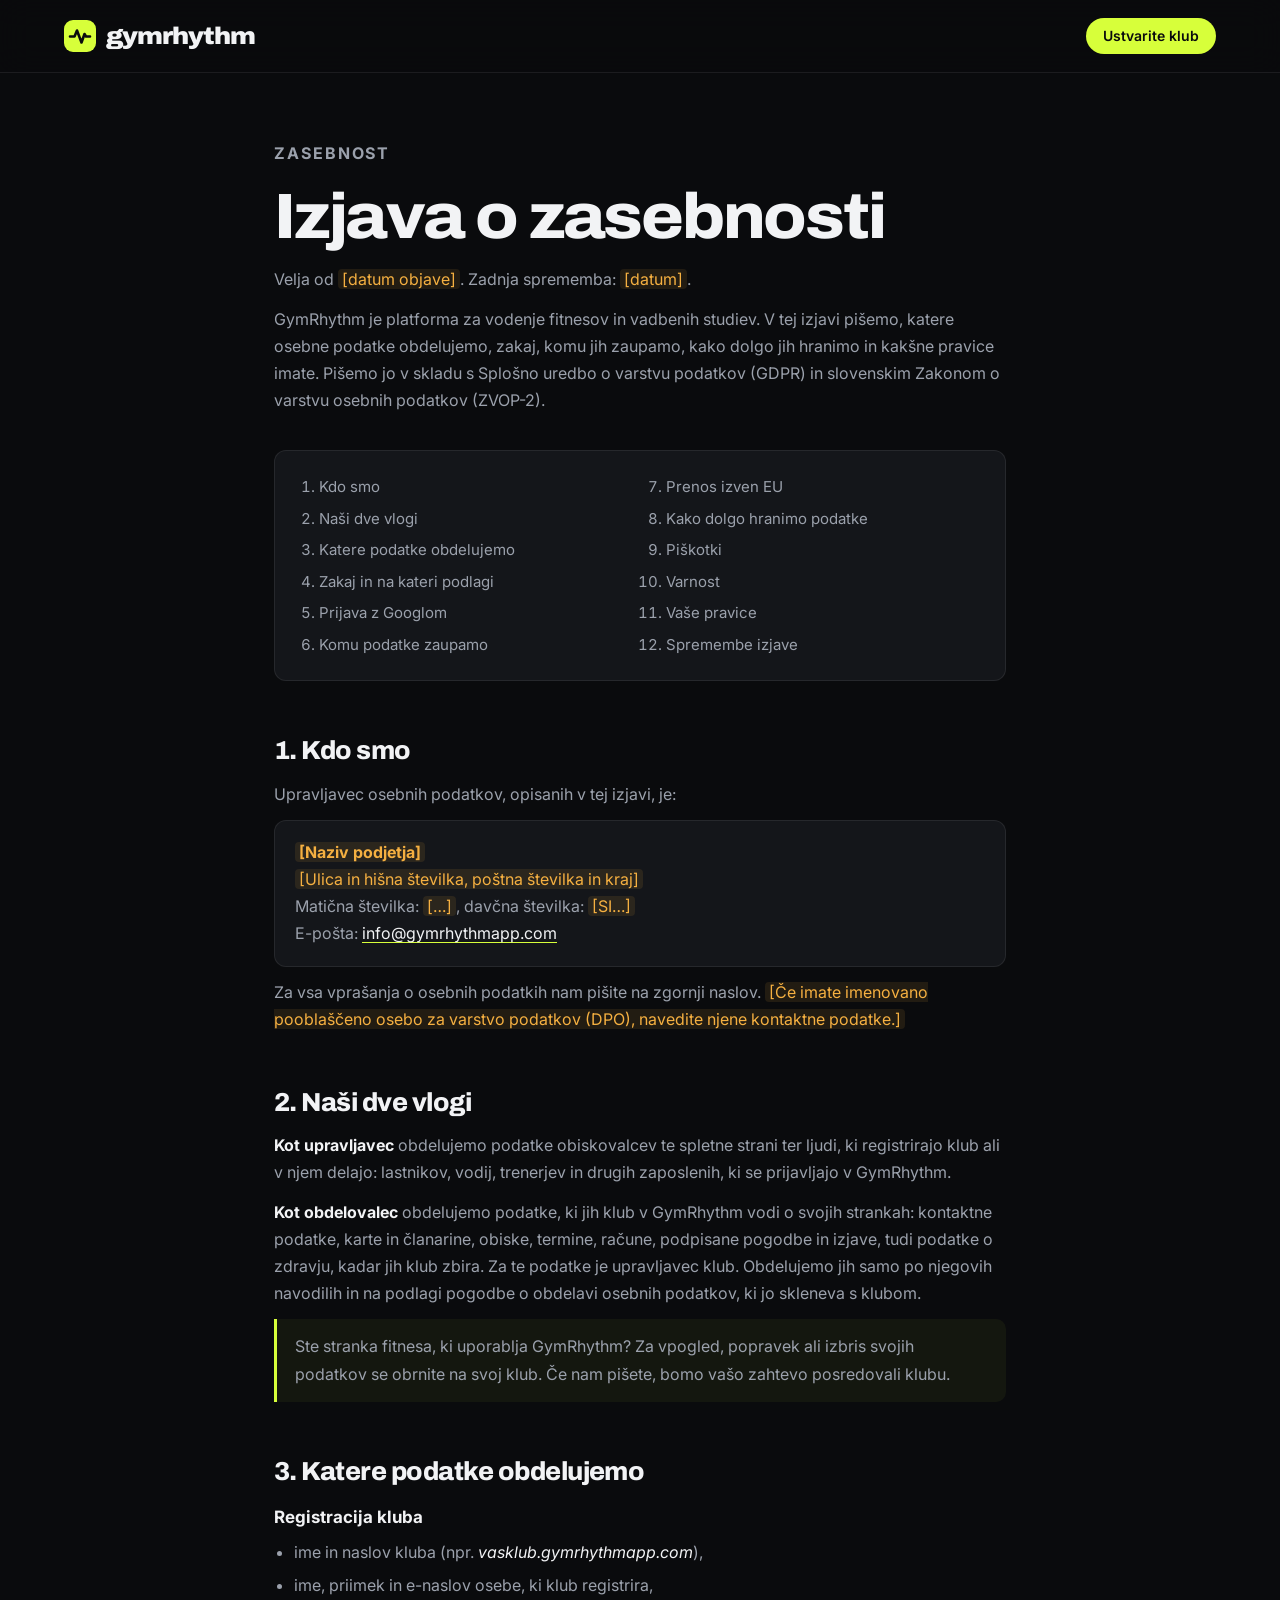
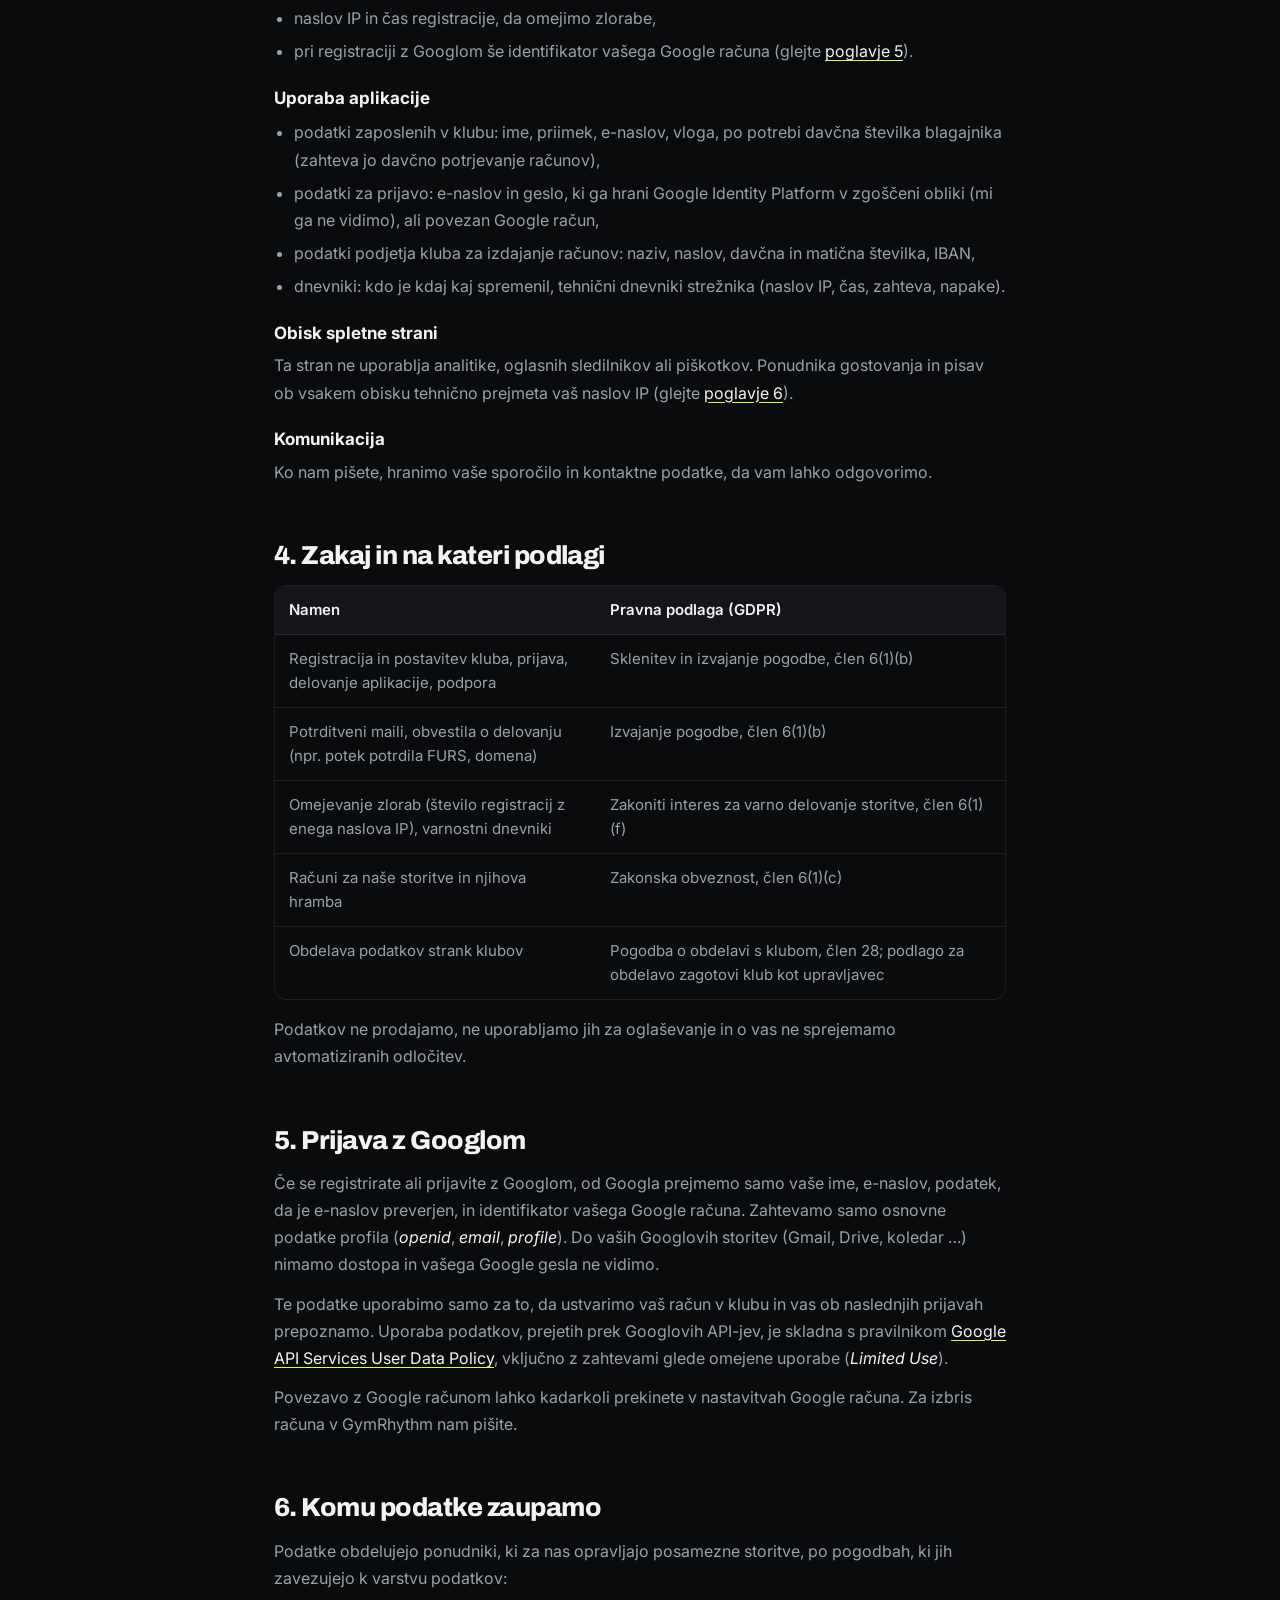
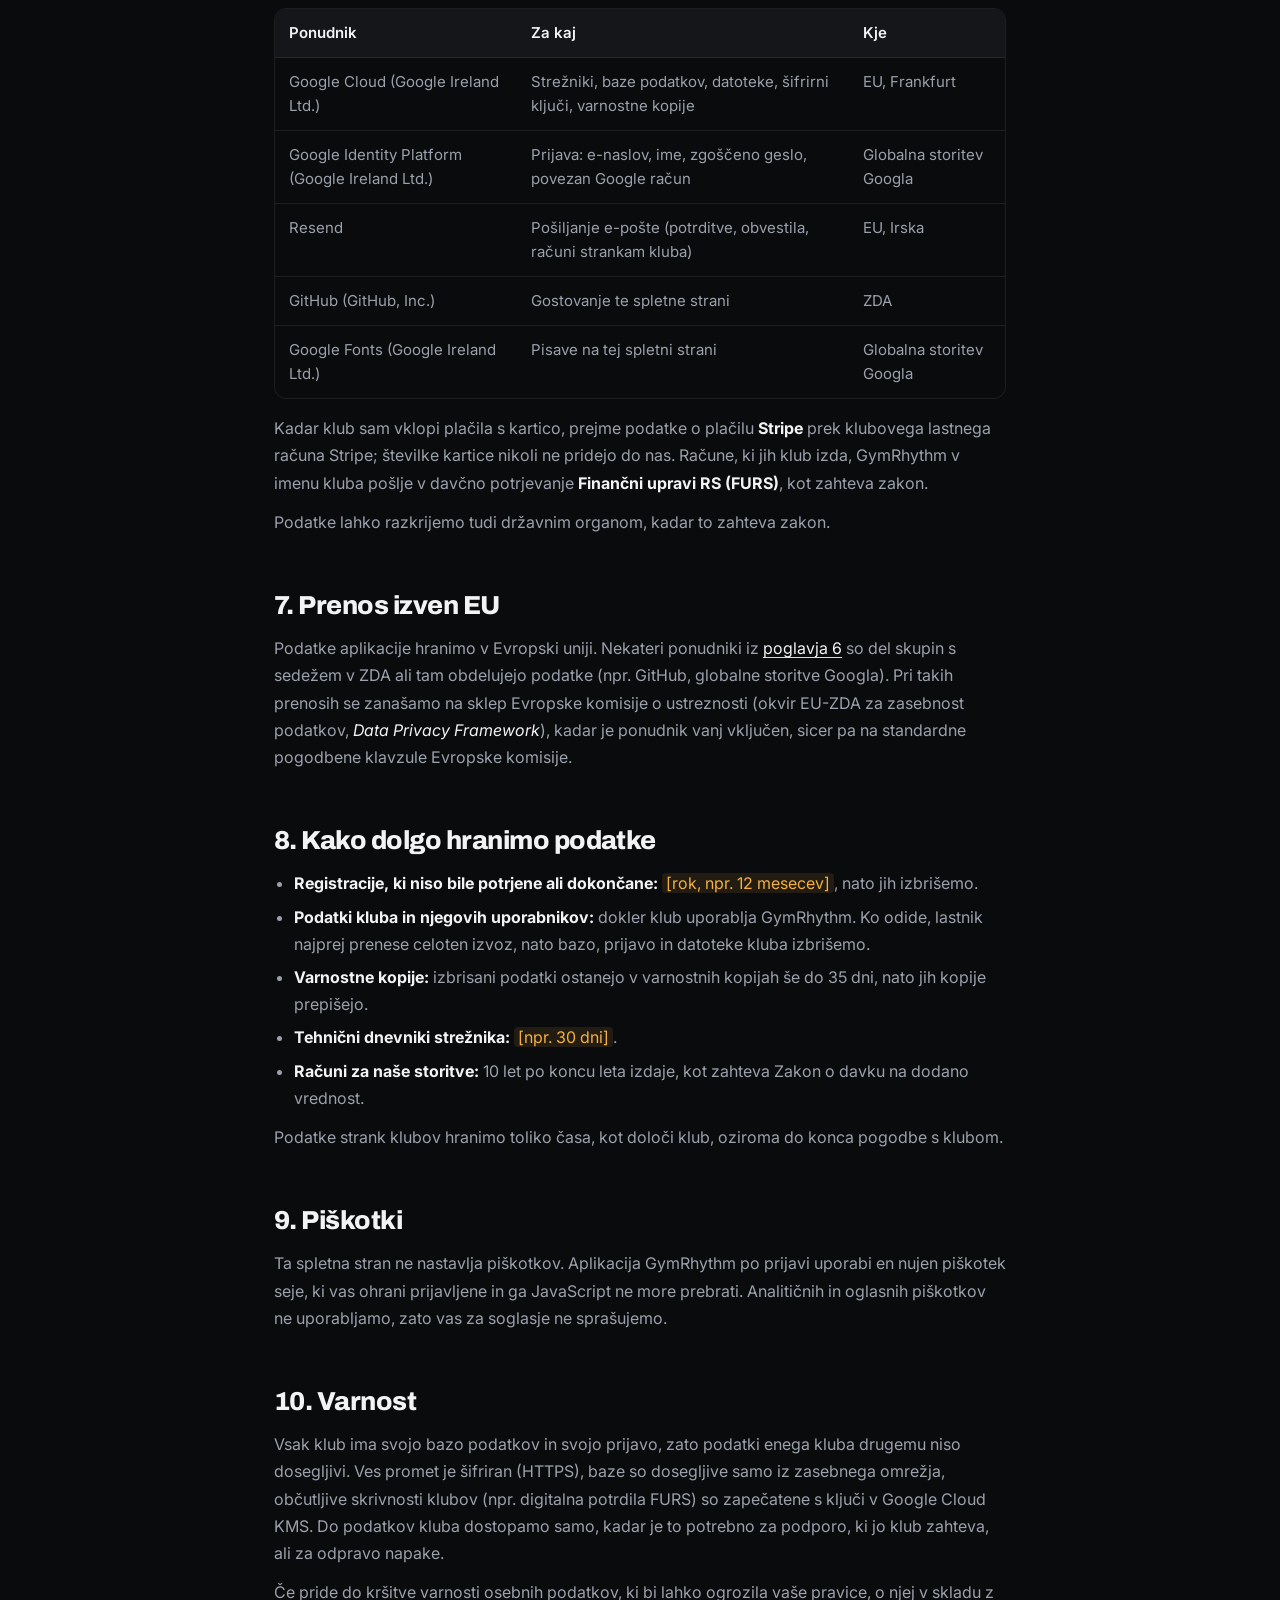
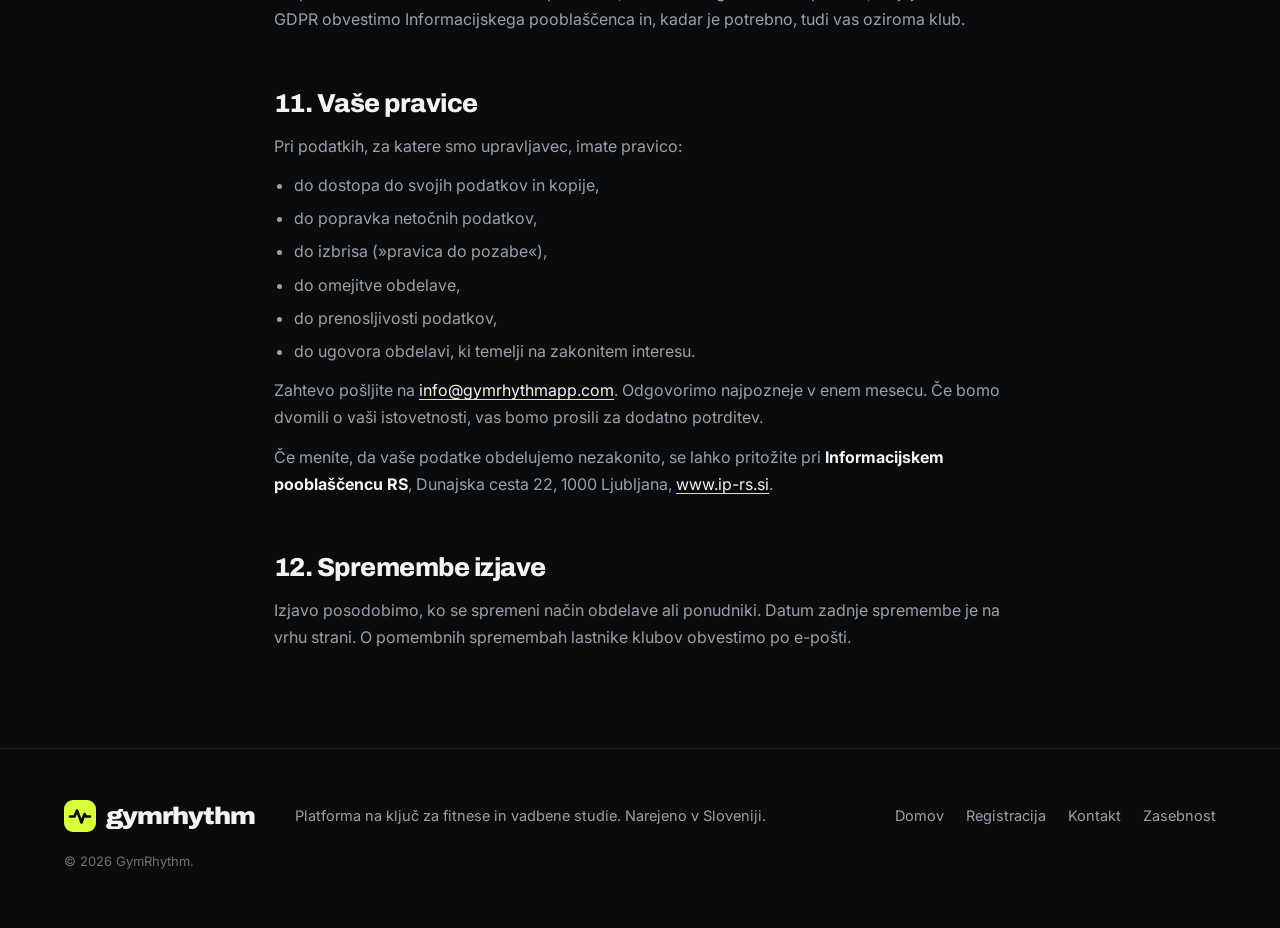
==== zasebnost.html @ 1f269fd4 "Privacy policy, and Sign-up with Google on the landing page zasebnost.html: who processes what, why," ====
<!doctype html>
<html lang="sl">
<head>
  <meta charset="utf-8">
  <meta name="viewport" content="width=device-width, initial-scale=1">
  <title>Izjava o zasebnosti — GymRhythm</title>
  <meta name="description" content="Kako GymRhythm ravna z osebnimi podatki obiskovalcev, klubov in njihovih strank.">
  <meta name="theme-color" content="#0a0b0d">
  <link rel="canonical" href="https://gymrhythmapp.com/zasebnost.html">
  <link rel="icon" href="favicon.svg" type="image/svg+xml">
  <link rel="preconnect" href="https://fonts.googleapis.com">
  <link rel="preconnect" href="https://fonts.gstatic.com" crossorigin>
  <link href="https://fonts.googleapis.com/css2?family=Archivo:wdth,wght@62..125,400..900&family=Inter:wght@400;500;600;700&family=JetBrains+Mono:wght@500&display=swap" rel="stylesheet">
  <link rel="stylesheet" href="styles.css">
</head>
<body>
  <a class="skip" href="#vsebina">Preskoči na vsebino</a>

  <header class="nav is-scrolled">
    <div class="wrap nav__inner">
      <a class="logo" href="./" aria-label="GymRhythm — domov">
        <svg class="logo__mark" viewBox="0 0 32 32" aria-hidden="true"><rect width="32" height="32" rx="9" fill="var(--volt)"/><path d="M6 16.5h4.5l2.5-6 4.5 12 3-8.5 1.5 2.5H26" fill="none" stroke="#0a0b0d" stroke-width="2.6" stroke-linecap="round" stroke-linejoin="round"/></svg>
        <span class="logo__word">gymrhythm</span>
      </a>
      <a class="btn btn--volt btn--sm legal__cta" href="./#registracija">Ustvarite klub</a>
    </div>
  </header>

  <main id="vsebina" class="legal">
    <div class="wrap legal__inner">
      <p class="kicker">Zasebnost</p>
      <h1>Izjava o zasebnosti</h1>
      <p class="legal__meta">Velja od <span class="todo">[datum objave]</span>. Zadnja sprememba: <span class="todo">[datum]</span>.</p>

      <p class="legal__lead">GymRhythm je platforma za vodenje fitnesov in vadbenih studiev. V tej izjavi pišemo, katere osebne podatke obdelujemo, zakaj, komu jih zaupamo, kako dolgo jih hranimo in kakšne pravice imate. Pišemo jo v skladu s Splošno uredbo o varstvu podatkov (GDPR) in slovenskim Zakonom o varstvu osebnih podatkov (ZVOP-2).</p>

      <nav class="legal__toc" aria-label="Vsebina">
        <ol>
          <li><a href="#kdo">Kdo smo</a></li>
          <li><a href="#vloge">Naši dve vlogi</a></li>
          <li><a href="#podatki">Katere podatke obdelujemo</a></li>
          <li><a href="#namen">Zakaj in na kateri podlagi</a></li>
          <li><a href="#google">Prijava z Googlom</a></li>
          <li><a href="#obdelovalci">Komu podatke zaupamo</a></li>
          <li><a href="#prenos">Prenos izven EU</a></li>
          <li><a href="#hramba">Kako dolgo hranimo podatke</a></li>
          <li><a href="#piskotki">Piškotki</a></li>
          <li><a href="#varnost">Varnost</a></li>
          <li><a href="#pravice">Vaše pravice</a></li>
          <li><a href="#spremembe">Spremembe izjave</a></li>
        </ol>
      </nav>

      <section id="kdo">
        <h2>1. Kdo smo</h2>
        <p>Upravljavec osebnih podatkov, opisanih v tej izjavi, je:</p>
        <address>
          <b><span class="todo">[Naziv podjetja]</span></b><br>
          <span class="todo">[Ulica in hišna številka, poštna številka in kraj]</span><br>
          Matična številka: <span class="todo">[…]</span>, davčna številka: <span class="todo">[SI…]</span><br>
          E-pošta: <a href="mailto:info@gymrhythmapp.com">info@gymrhythmapp.com</a>
        </address>
        <p>Za vsa vprašanja o osebnih podatkih nam pišite na zgornji naslov. <span class="todo">[Če imate imenovano pooblaščeno osebo za varstvo podatkov (DPO), navedite njene kontaktne podatke.]</span></p>
      </section>

      <section id="vloge">
        <h2>2. Naši dve vlogi</h2>
        <p><b>Kot upravljavec</b> obdelujemo podatke obiskovalcev te spletne strani ter ljudi, ki registrirajo klub ali v njem delajo: lastnikov, vodij, trenerjev in drugih zaposlenih, ki se prijavljajo v GymRhythm.</p>
        <p><b>Kot obdelovalec</b> obdelujemo podatke, ki jih klub v GymRhythm vodi o svojih strankah: kontaktne podatke, karte in članarine, obiske, termine, račune, podpisane pogodbe in izjave, tudi podatke o zdravju, kadar jih klub zbira. Za te podatke je upravljavec klub. Obdelujemo jih samo po njegovih navodilih in na podlagi pogodbe o obdelavi osebnih podatkov, ki jo skleneva s klubom.</p>
        <p class="legal__note">Ste stranka fitnesa, ki uporablja GymRhythm? Za vpogled, popravek ali izbris svojih podatkov se obrnite na svoj klub. Če nam pišete, bomo vašo zahtevo posredovali klubu.</p>
      </section>

      <section id="podatki">
        <h2>3. Katere podatke obdelujemo</h2>
        <h3>Registracija kluba</h3>
        <ul>
          <li>ime in naslov kluba (npr. <i>vasklub.gymrhythmapp.com</i>),</li>
          <li>ime, priimek in e-naslov osebe, ki klub registrira,</li>
          <li>naslov IP in čas registracije, da omejimo zlorabe,</li>
          <li>pri registraciji z Googlom še identifikator vašega Google računa (glejte <a href="#google">poglavje 5</a>).</li>
        </ul>
        <h3>Uporaba aplikacije</h3>
        <ul>
          <li>podatki zaposlenih v klubu: ime, priimek, e-naslov, vloga, po potrebi davčna številka blagajnika (zahteva jo davčno potrjevanje računov),</li>
          <li>podatki za prijavo: e-naslov in geslo, ki ga hrani Google Identity Platform v zgoščeni obliki (mi ga ne vidimo), ali povezan Google račun,</li>
          <li>podatki podjetja kluba za izdajanje računov: naziv, naslov, davčna in matična številka, IBAN,</li>
          <li>dnevniki: kdo je kdaj kaj spremenil, tehnični dnevniki strežnika (naslov IP, čas, zahteva, napake).</li>
        </ul>
        <h3>Obisk spletne strani</h3>
        <p>Ta stran ne uporablja analitike, oglasnih sledilnikov ali piškotkov. Ponudnika gostovanja in pisav ob vsakem obisku tehnično prejmeta vaš naslov IP (glejte <a href="#obdelovalci">poglavje 6</a>).</p>
        <h3>Komunikacija</h3>
        <p>Ko nam pišete, hranimo vaše sporočilo in kontaktne podatke, da vam lahko odgovorimo.</p>
      </section>

      <section id="namen">
        <h2>4. Zakaj in na kateri podlagi</h2>
        <div class="legal__table" role="region" aria-label="Nameni obdelave" tabindex="0">
          <table>
            <thead><tr><th>Namen</th><th>Pravna podlaga (GDPR)</th></tr></thead>
            <tbody>
              <tr><td>Registracija in postavitev kluba, prijava, delovanje aplikacije, podpora</td><td>Sklenitev in izvajanje pogodbe, člen 6(1)(b)</td></tr>
              <tr><td>Potrditveni maili, obvestila o delovanju (npr. potek potrdila FURS, domena)</td><td>Izvajanje pogodbe, člen 6(1)(b)</td></tr>
              <tr><td>Omejevanje zlorab (število registracij z enega naslova IP), varnostni dnevniki</td><td>Zakoniti interes za varno delovanje storitve, člen 6(1)(f)</td></tr>
              <tr><td>Računi za naše storitve in njihova hramba</td><td>Zakonska obveznost, člen 6(1)(c)</td></tr>
              <tr><td>Obdelava podatkov strank klubov</td><td>Pogodba o obdelavi s klubom, člen 28; podlago za obdelavo zagotovi klub kot upravljavec</td></tr>
            </tbody>
          </table>
        </div>
        <p>Podatkov ne prodajamo, ne uporabljamo jih za oglaševanje in o vas ne sprejemamo avtomatiziranih odločitev.</p>
      </section>

      <section id="google">
        <h2>5. Prijava z Googlom</h2>
        <p>Če se registrirate ali prijavite z Googlom, od Googla prejmemo samo vaše ime, e-naslov, podatek, da je e-naslov preverjen, in identifikator vašega Google računa. Zahtevamo samo osnovne podatke profila (<i>openid</i>, <i>email</i>, <i>profile</i>). Do vaših Googlovih storitev (Gmail, Drive, koledar …) nimamo dostopa in vašega Google gesla ne vidimo.</p>
        <p>Te podatke uporabimo samo za to, da ustvarimo vaš račun v klubu in vas ob naslednjih prijavah prepoznamo. Uporaba podatkov, prejetih prek Googlovih API-jev, je skladna s pravilnikom <a href="https://developers.google.com/terms/api-services-user-data-policy" rel="noopener">Google API Services User Data Policy</a>, vključno z zahtevami glede omejene uporabe (<i>Limited Use</i>).</p>
        <p>Povezavo z Google računom lahko kadarkoli prekinete v nastavitvah Google računa. Za izbris računa v GymRhythm nam pišite.</p>
      </section>

      <section id="obdelovalci">
        <h2>6. Komu podatke zaupamo</h2>
        <p>Podatke obdelujejo ponudniki, ki za nas opravljajo posamezne storitve, po pogodbah, ki jih zavezujejo k varstvu podatkov:</p>
        <div class="legal__table" role="region" aria-label="Obdelovalci" tabindex="0">
          <table>
            <thead><tr><th>Ponudnik</th><th>Za kaj</th><th>Kje</th></tr></thead>
            <tbody>
              <tr><td>Google Cloud (Google Ireland Ltd.)</td><td>Strežniki, baze podatkov, datoteke, šifrirni ključi, varnostne kopije</td><td>EU, Frankfurt</td></tr>
              <tr><td>Google Identity Platform (Google Ireland Ltd.)</td><td>Prijava: e-naslov, ime, zgoščeno geslo, povezan Google račun</td><td>Globalna storitev Googla</td></tr>
              <tr><td>Resend</td><td>Pošiljanje e-pošte (potrditve, obvestila, računi strankam kluba)</td><td>EU, Irska</td></tr>
              <tr><td>GitHub (GitHub, Inc.)</td><td>Gostovanje te spletne strani</td><td>ZDA</td></tr>
              <tr><td>Google Fonts (Google Ireland Ltd.)</td><td>Pisave na tej spletni strani</td><td>Globalna storitev Googla</td></tr>
            </tbody>
          </table>
        </div>
        <p>Kadar klub sam vklopi plačila s kartico, prejme podatke o plačilu <b>Stripe</b> prek klubovega lastnega računa Stripe; številke kartice nikoli ne pridejo do nas. Račune, ki jih klub izda, GymRhythm v imenu kluba pošlje v davčno potrjevanje <b>Finančni upravi RS (FURS)</b>, kot zahteva zakon.</p>
        <p>Podatke lahko razkrijemo tudi državnim organom, kadar to zahteva zakon.</p>
      </section>

      <section id="prenos">
        <h2>7. Prenos izven EU</h2>
        <p>Podatke aplikacije hranimo v Evropski uniji. Nekateri ponudniki iz <a href="#obdelovalci">poglavja 6</a> so del skupin s sedežem v ZDA ali tam obdelujejo podatke (npr. GitHub, globalne storitve Googla). Pri takih prenosih se zanašamo na sklep Evropske komisije o ustreznosti (okvir EU-ZDA za zasebnost podatkov, <i>Data Privacy Framework</i>), kadar je ponudnik vanj vključen, sicer pa na standardne pogodbene klavzule Evropske komisije.</p>
      </section>

      <section id="hramba">
        <h2>8. Kako dolgo hranimo podatke</h2>
        <ul>
          <li><b>Registracije, ki niso bile potrjene ali dokončane:</b> <span class="todo">[rok, npr. 12 mesecev]</span>, nato jih izbrišemo.</li>
          <li><b>Podatki kluba in njegovih uporabnikov:</b> dokler klub uporablja GymRhythm. Ko odide, lastnik najprej prenese celoten izvoz, nato bazo, prijavo in datoteke kluba izbrišemo.</li>
          <li><b>Varnostne kopije:</b> izbrisani podatki ostanejo v varnostnih kopijah še do 35 dni, nato jih kopije prepišejo.</li>
          <li><b>Tehnični dnevniki strežnika:</b> <span class="todo">[npr. 30 dni]</span>.</li>
          <li><b>Računi za naše storitve:</b> 10 let po koncu leta izdaje, kot zahteva Zakon o davku na dodano vrednost.</li>
        </ul>
        <p>Podatke strank klubov hranimo toliko časa, kot določi klub, oziroma do konca pogodbe s klubom.</p>
      </section>

      <section id="piskotki">
        <h2>9. Piškotki</h2>
        <p>Ta spletna stran ne nastavlja piškotkov. Aplikacija GymRhythm po prijavi uporabi en nujen piškotek seje, ki vas ohrani prijavljene in ga JavaScript ne more prebrati. Analitičnih in oglasnih piškotkov ne uporabljamo, zato vas za soglasje ne sprašujemo.</p>
      </section>

      <section id="varnost">
        <h2>10. Varnost</h2>
        <p>Vsak klub ima svojo bazo podatkov in svojo prijavo, zato podatki enega kluba drugemu niso dosegljivi. Ves promet je šifriran (HTTPS), baze so dosegljive samo iz zasebnega omrežja, občutljive skrivnosti klubov (npr. digitalna potrdila FURS) so zapečatene s ključi v Google Cloud KMS. Do podatkov kluba dostopamo samo, kadar je to potrebno za podporo, ki jo klub zahteva, ali za odpravo napake.</p>
        <p>Če pride do kršitve varnosti osebnih podatkov, ki bi lahko ogrozila vaše pravice, o njej v skladu z GDPR obvestimo Informacijskega pooblaščenca in, kadar je potrebno, tudi vas oziroma klub.</p>
      </section>

      <section id="pravice">
        <h2>11. Vaše pravice</h2>
        <p>Pri podatkih, za katere smo upravljavec, imate pravico:</p>
        <ul>
          <li>do dostopa do svojih podatkov in kopije,</li>
          <li>do popravka netočnih podatkov,</li>
          <li>do izbrisa (»pravica do pozabe«),</li>
          <li>do omejitve obdelave,</li>
          <li>do prenosljivosti podatkov,</li>
          <li>do ugovora obdelavi, ki temelji na zakonitem interesu.</li>
        </ul>
        <p>Zahtevo pošljite na <a href="mailto:info@gymrhythmapp.com">info@gymrhythmapp.com</a>. Odgovorimo najpozneje v enem mesecu. Če bomo dvomili o vaši istovetnosti, vas bomo prosili za dodatno potrditev.</p>
        <p>Če menite, da vaše podatke obdelujemo nezakonito, se lahko pritožite pri <b>Informacijskem pooblaščencu RS</b>, Dunajska cesta 22, 1000 Ljubljana, <a href="https://www.ip-rs.si" rel="noopener">www.ip-rs.si</a>.</p>
      </section>

      <section id="spremembe">
        <h2>12. Spremembe izjave</h2>
        <p>Izjavo posodobimo, ko se spremeni način obdelave ali ponudniki. Datum zadnje spremembe je na vrhu strani. O pomembnih spremembah lastnike klubov obvestimo po e-pošti.</p>
      </section>
    </div>
  </main>

  <footer class="footer">
    <div class="wrap footer__inner">
      <a class="logo" href="./" aria-label="GymRhythm — domov">
        <svg class="logo__mark" viewBox="0 0 32 32" aria-hidden="true"><rect width="32" height="32" rx="9" fill="var(--volt)"/><path d="M6 16.5h4.5l2.5-6 4.5 12 3-8.5 1.5 2.5H26" fill="none" stroke="#0a0b0d" stroke-width="2.6" stroke-linecap="round" stroke-linejoin="round"/></svg>
        <span class="logo__word">gymrhythm</span>
      </a>
      <p>Platforma na ključ za fitnese in vadbene studie. Narejeno v Sloveniji.</p>
      <nav aria-label="Noga">
        <a href="./">Domov</a>
        <a href="./#registracija">Registracija</a>
        <a href="./#kontakt">Kontakt</a>
        <a href="zasebnost.html" aria-current="page">Zasebnost</a>
      </nav>
      <small>© 2026 GymRhythm.</small>
    </div>
  </footer>
</body>
</html>
---- styles.css ----
/* GymRhythm landing — tokens
   --volt is GymRhythm's own brand; --club is the demo Club's accent,
   changed live by the white-label tuner. */
:root {
  color-scheme: dark;
  --bg: #0a0b0d;
  --bg-2: #0f1114;
  --surface: #14161a;
  --surface-2: #1b1e23;
  --line: rgba(255, 255, 255, 0.08);
  --line-2: rgba(255, 255, 255, 0.14);
  --text: #f2f3f5;
  --muted: #9ba1ac;
  --dim: #6b717c;
  --volt: #d7ff3a;
  --volt-ink: #0a0b0d;
  --ok: #4fd18b;
  --warn: #f5b041;
  --club: #2563eb;
  --club-fg: #ffffff;
  --radius: 18px;
  --radius-sm: 12px;
  --wrap: 1200px;
  --display: "Archivo", "Inter", system-ui, sans-serif;
  --body: "Inter", system-ui, -apple-system, "Segoe UI", sans-serif;
  --mono: "JetBrains Mono", ui-monospace, SFMono-Regular, Menlo, monospace;
  --ease: cubic-bezier(0.2, 0.7, 0.2, 1);
}

*, *::before, *::after { box-sizing: border-box; }
html { scroll-behavior: smooth; -webkit-text-size-adjust: 100%; }
body {
  margin: 0;
  background: var(--bg);
  color: var(--text);
  font: 400 16px/1.6 var(--body);
  -webkit-font-smoothing: antialiased;
  text-rendering: optimizeLegibility;
  overflow-x: hidden;
}
img, svg { display: block; max-width: 100%; }
a { color: inherit; text-decoration: none; }
h1, h2, h3, h4 { margin: 0; font-family: var(--display); font-weight: 800; letter-spacing: -0.02em; line-height: 1.05; }
p { margin: 0; }
ul, ol { margin: 0; padding: 0; list-style: none; }
button { font: inherit; color: inherit; }
::selection { background: var(--volt); color: var(--volt-ink); }
:focus-visible { outline: 2px solid var(--volt); outline-offset: 3px; border-radius: 6px; }

.wrap { width: 100%; max-width: var(--wrap); margin: 0 auto; padding: 0 24px; }
@media (max-width: 640px) { .wrap { padding: 0 16px; } }

.skip { position: absolute; left: -9999px; top: 8px; z-index: 100; background: var(--volt); color: var(--volt-ink); padding: 10px 14px; border-radius: 10px; font-weight: 600; }
.skip:focus { left: 8px; }

/* ---------- buttons ---------- */
.btn {
  display: inline-flex; align-items: center; justify-content: center; gap: 10px;
  padding: 12px 20px; border-radius: 999px; border: 1px solid transparent;
  font-weight: 600; font-size: 15px; line-height: 1; white-space: nowrap; cursor: pointer;
  transition: transform .2s var(--ease), background .2s, box-shadow .2s, border-color .2s, color .2s;
}
.btn:hover { transform: translateY(-1px); }
.btn:active { transform: translateY(0); }
.btn--sm { padding: 10px 16px; font-size: 14px; }
.btn--lg { padding: 17px 28px; font-size: 16px; }
.btn--block { width: 100%; }
.btn--volt { background: var(--volt); color: var(--volt-ink); box-shadow: 0 0 0 0 rgba(215,255,58,0); }
.btn--volt:hover { box-shadow: 0 10px 40px -8px rgba(215,255,58,.55); }
.btn--ghost { border-color: var(--line-2); background: rgba(255,255,255,.03); }
.btn--ghost:hover { border-color: rgba(255,255,255,.3); background: rgba(255,255,255,.06); }
.btn--dark { background: var(--volt-ink); color: var(--volt); }
.btn--dark:hover { box-shadow: 0 14px 40px -10px rgba(0,0,0,.6); }
.btn--outline-dark { border-color: rgba(10,11,13,.35); color: var(--volt-ink); }
.btn--outline-dark:hover { border-color: var(--volt-ink); background: rgba(10,11,13,.06); }
.btn:disabled { opacity: .35; cursor: not-allowed; transform: none; box-shadow: none; }

/* ---------- nav ---------- */
.nav {
  position: fixed; inset: 0 0 auto 0; z-index: 50;
  transition: background .3s, border-color .3s, backdrop-filter .3s;
  border-bottom: 1px solid transparent;
}
.nav.is-scrolled { background: rgba(10,11,13,.72); backdrop-filter: blur(16px) saturate(140%); -webkit-backdrop-filter: blur(16px) saturate(140%); border-color: var(--line); }
.nav__inner { display: flex; align-items: center; gap: 28px; height: 72px; }
.logo { display: inline-flex; align-items: center; gap: 10px; }
.logo__mark { width: 32px; height: 32px; }
.logo__word { font-family: var(--display); font-weight: 900; font-size: 24px; letter-spacing: -0.04em; font-stretch: 110%; }
.nav__links { display: flex; gap: 26px; margin-left: auto; font-size: 14.5px; color: var(--muted); }
.nav__links a { transition: color .2s; }
.nav__links a:hover { color: var(--text); }
.nav__burger { display: none; margin-left: auto; width: 44px; height: 44px; border: 1px solid var(--line-2); border-radius: 12px; background: transparent; cursor: pointer; position: relative; }
.nav__burger span { position: absolute; left: 12px; right: 12px; height: 2px; background: var(--text); border-radius: 2px; transition: transform .25s var(--ease), top .25s var(--ease); }
.nav__burger span:first-child { top: 16px; }
.nav__burger span:last-child { top: 25px; }
.nav__burger[aria-expanded="true"] span:first-child { top: 21px; transform: rotate(45deg); }
.nav__burger[aria-expanded="true"] span:last-child { top: 21px; transform: rotate(-45deg); }
.mobile-menu { display: grid; gap: 4px; padding: 8px 16px 20px; background: rgba(10,11,13,.96); border-bottom: 1px solid var(--line); }
.mobile-menu[hidden] { display: none; }
.mobile-menu a:not(.btn) { padding: 14px 4px; border-bottom: 1px solid var(--line); font-weight: 500; }
.mobile-menu .btn { margin-top: 14px; }
@media (max-width: 1100px) {
  .nav__links, .nav__cta { display: none; }
  .nav__burger { display: block; }
  .nav { background: rgba(10,11,13,.82); backdrop-filter: blur(14px); -webkit-backdrop-filter: blur(14px); }
}

/* ---------- hero ---------- */
.hero { position: relative; padding: 148px 0 40px; overflow: hidden; isolation: isolate; }
.hero__glow {
  position: absolute; z-index: -1; inset: -20% -10% auto; height: 900px;
  background:
    radial-gradient(40% 50% at 50% 0%, rgba(215,255,58,.16), transparent 70%),
    radial-gradient(30% 40% at 85% 30%, color-mix(in oklab, var(--club) 30%, transparent), transparent 70%),
    radial-gradient(30% 40% at 10% 40%, rgba(80,120,255,.12), transparent 70%);
  transition: background .6s;
}
.hero__grid {
  position: absolute; z-index: -1; inset: 0;
  background-image: linear-gradient(var(--line) 1px, transparent 1px), linear-gradient(90deg, var(--line) 1px, transparent 1px);
  background-size: 64px 64px;
  mask-image: radial-gradient(70% 55% at 50% 20%, #000 20%, transparent 75%);
  -webkit-mask-image: radial-gradient(70% 55% at 50% 20%, #000 20%, transparent 75%);
  opacity: .6;
}
.hero__inner { text-align: center; }
.eyebrow {
  display: inline-flex; align-items: center; gap: 10px;
  padding: 7px 14px 7px 12px; border: 1px solid var(--line-2); border-radius: 999px;
  background: rgba(255,255,255,.03); color: var(--muted); font-size: 13.5px; font-weight: 500;
}
.pulse { width: 8px; height: 8px; border-radius: 50%; background: var(--volt); box-shadow: 0 0 0 0 rgba(215,255,58,.6); animation: pulse 2.2s infinite; }
@keyframes pulse { 0% { box-shadow: 0 0 0 0 rgba(215,255,58,.55); } 70% { box-shadow: 0 0 0 10px rgba(215,255,58,0); } 100% { box-shadow: 0 0 0 0 rgba(215,255,58,0); } }
.hero__title {
  margin: 26px auto 0; max-width: 15ch;
  font-size: clamp(44px, 8.4vw, 112px); font-weight: 900; font-stretch: 112%; letter-spacing: -0.045em; line-height: .94;
}
.hl { color: var(--volt); position: relative; white-space: nowrap; }
.hero__keep { white-space: nowrap; }
.hero__lead { margin: 28px auto 0; max-width: 680px; color: var(--muted); font-size: clamp(17px, 2vw, 20px); line-height: 1.55; }
.hero__ctas { display: flex; flex-wrap: wrap; justify-content: center; gap: 12px; margin-top: 36px; }
.hero__ticks { display: flex; flex-wrap: wrap; justify-content: center; gap: 10px 26px; margin-top: 26px; color: var(--muted); font-size: 14px; }
.hero__ticks li { display: inline-flex; align-items: center; gap: 8px; }
.hero__ticks li::before { content: ""; width: 16px; height: 16px; border-radius: 50%; background: rgba(215,255,58,.14) url("data:image/svg+xml,%3Csvg xmlns='http://www.w3.org/2000/svg' viewBox='0 0 16 16'%3E%3Cpath d='M4.5 8.2l2.3 2.3 4.7-5' fill='none' stroke='%23d7ff3a' stroke-width='1.8' stroke-linecap='round' stroke-linejoin='round'/%3E%3C/svg%3E") center/16px no-repeat; }
@media (max-width: 640px) {
  .hero { padding-top: 112px; }
  .hero__ctas .btn { width: 100%; }
}

/* ---------- product stage ---------- */
.stage { position: relative; margin: 72px auto 0; max-width: 1080px; text-align: left; perspective: 2000px; }
.app {
  position: relative; border-radius: 16px; overflow: hidden;
  background: #0f1013; border: 1px solid var(--line-2);
  box-shadow: 0 60px 120px -40px rgba(0,0,0,.9), 0 0 0 1px rgba(255,255,255,.02), 0 -1px 0 rgba(255,255,255,.08) inset;
  transform: rotateX(8deg) scale(.98); transform-origin: 50% 0;
  transition: transform 1.2s var(--ease);
}
.stage.is-in .app { transform: rotateX(0) scale(1); }
.app__bar { display: flex; align-items: center; gap: 16px; padding: 12px 16px; border-bottom: 1px solid var(--line); background: #121418; }
.dots { display: flex; gap: 7px; }
.dots i { width: 11px; height: 11px; border-radius: 50%; background: #2a2d33; }
.app__url { display: inline-flex; align-items: center; gap: 7px; margin: 0 auto; padding: 5px 14px; border-radius: 8px; background: #1b1e23; color: var(--muted); font-size: 12.5px; min-width: 0; }
.app__url svg { width: 12px; height: 12px; color: var(--ok); flex: none; }
.app__body { display: grid; grid-template-columns: 210px 1fr; min-height: 470px; }
.app__side { border-right: 1px solid var(--line); padding: 18px 12px; background: #0d0e11; }
.app__club { display: flex; align-items: center; gap: 10px; padding: 4px 8px 18px; font-size: 14.5px; }
.app__clublogo {
  display: inline-grid; place-items: center; flex: none; width: 30px; height: 30px; border-radius: 9px;
  background: var(--club); color: var(--club-fg); font: 800 14px/1 var(--display); transition: background .4s, color .4s;
}
.app__side ul { display: grid; gap: 2px; }
.app__side li { display: flex; align-items: center; gap: 10px; padding: 8px 10px; border-radius: 9px; color: var(--muted); font-size: 13.5px; }
.app__side li.on { background: color-mix(in oklab, var(--club) 18%, transparent); color: var(--text); transition: background .4s; }
.app__side li.on .ic { background: var(--club); transition: background .4s; }
.app__main { padding: 22px 24px 24px; min-width: 0; }
.app__head { display: flex; align-items: flex-end; justify-content: space-between; gap: 12px; margin-bottom: 18px; }
.app__head small { color: var(--dim); font-size: 12.5px; }
.app__head h3 { font-size: 22px; letter-spacing: -0.02em; margin-top: 2px; }
.kpis { display: grid; grid-template-columns: repeat(4, 1fr); gap: 12px; }
.kpi { padding: 14px; border-radius: 12px; background: var(--surface); border: 1px solid var(--line); display: grid; gap: 4px; min-width: 0; }
.kpi small { color: var(--muted); font-size: 12px; white-space: nowrap; overflow: hidden; text-overflow: ellipsis; }
.kpi b { font: 800 24px/1.1 var(--display); letter-spacing: -0.02em; }
.kpi em { font-style: normal; font-size: 11.5px; color: var(--dim); }
.kpi em.up { color: var(--ok); }
.kpi em.warn { color: var(--warn); }
.app__cols { display: grid; grid-template-columns: 1.15fr 1fr; gap: 12px; margin-top: 12px; }
.panel { padding: 14px; border-radius: 12px; background: var(--surface); border: 1px solid var(--line); min-width: 0; }
.panel__h { display: flex; justify-content: space-between; align-items: baseline; gap: 8px; margin-bottom: 12px; font-size: 13px; }
.panel__h small { color: var(--dim); font-size: 12px; }
.bars { display: flex; align-items: flex-end; gap: 6px; height: 150px; }
.bars i { flex: 1; height: var(--h); border-radius: 5px 5px 2px 2px; background: color-mix(in oklab, var(--club) 35%, #23262c); transform-origin: bottom; transform: scaleY(0); transition: transform .9s var(--ease), background .4s; }
.bars i.now { background: var(--club); }
.stage.is-in .bars i { transform: scaleY(1); }
.bars i:nth-child(1){transition-delay:.30s}.bars i:nth-child(2){transition-delay:.34s}.bars i:nth-child(3){transition-delay:.38s}.bars i:nth-child(4){transition-delay:.42s}.bars i:nth-child(5){transition-delay:.46s}.bars i:nth-child(6){transition-delay:.50s}.bars i:nth-child(7){transition-delay:.54s}.bars i:nth-child(8){transition-delay:.58s}.bars i:nth-child(9){transition-delay:.62s}.bars i:nth-child(10){transition-delay:.66s}.bars i:nth-child(11){transition-delay:.70s}.bars i:nth-child(12){transition-delay:.74s}.bars i:nth-child(13){transition-delay:.78s}.bars i:nth-child(14){transition-delay:.82s}
.slots { display: grid; gap: 8px; }
.slots li { display: grid; grid-template-columns: 44px 1fr auto; align-items: center; gap: 10px; padding: 8px 10px; border-radius: 9px; background: var(--surface-2); font-size: 12.5px; }
.slots time { font-family: var(--mono); font-size: 11.5px; color: var(--muted); }
.slots span { color: var(--muted); white-space: nowrap; overflow: hidden; text-overflow: ellipsis; }
.slots b { color: var(--text); font-weight: 600; }
.chip { display: inline-flex; align-items: center; padding: 4px 9px; border-radius: 999px; background: rgba(255,255,255,.07); color: var(--text); font: 600 11.5px/1 var(--body); font-style: normal; white-space: nowrap; }
.chip--club { background: var(--club); color: var(--club-fg); transition: background .4s, color .4s; }
.chip--ok { background: rgba(79,209,139,.16); color: var(--ok); }

/* toasts */
.toast {
  position: absolute; display: flex; align-items: center; gap: 12px; padding: 12px 16px 12px 12px;
  border-radius: 14px; background: rgba(22,24,28,.86); border: 1px solid var(--line-2);
  backdrop-filter: blur(14px); -webkit-backdrop-filter: blur(14px);
  box-shadow: 0 24px 50px -16px rgba(0,0,0,.8); font-size: 13px; line-height: 1.3;
  opacity: 0; transform: translateY(16px) scale(.97); transition: opacity .7s var(--ease), transform .7s var(--ease);
}
.toast small { display: block; color: var(--muted); font-size: 12px; margin-top: 2px; }
.toast__ic { display: grid; place-items: center; width: 32px; height: 32px; border-radius: 10px; font-weight: 800; flex: none; }
.toast__ic.ok { background: rgba(79,209,139,.16); color: var(--ok); }
.toast__ic.club { background: var(--club); color: var(--club-fg); transition: background .4s, color .4s; }
.toast__ic.snow { background: rgba(110,170,255,.16); color: #8fbaff; }
.toast--a { right: -32px; top: -26px; }
.toast--b { left: -44px; top: 56%; }
.toast--c { right: 6%; bottom: -26px; }
.stage.is-in .toast { opacity: 1; transform: none; animation: float 7s ease-in-out infinite; }
.stage.is-in .toast--a { transition-delay: .9s; animation-delay: 1.6s; }
.stage.is-in .toast--b { transition-delay: 1.3s; animation-delay: 2.4s; }
.stage.is-in .toast--c { transition-delay: 1.7s; animation-delay: 3.2s; }
@keyframes float { 0%,100% { transform: translateY(0); } 50% { transform: translateY(-8px); } }

@media (max-width: 1140px) { .toast--a { right: 8px; } .toast--b { left: -8px; } }
@media (max-width: 900px) {
  .app__body { grid-template-columns: 1fr; }
  .app__side { display: none; }
  .kpis { grid-template-columns: repeat(2, 1fr); }
  .app__cols { grid-template-columns: 1fr; }
  .toast--b { display: none; }
}
@media (max-width: 640px) {
  .stage { margin-top: 48px; }
  .app__main { padding: 16px; }
  .app__head .chip { display: none; }
  .toast--a { position: relative; inset: auto; margin: -20px 12px 0 auto; width: max-content; max-width: calc(100% - 24px); }
  .toast--c { display: none; }
  .bars { height: 110px; }
}

/* ---------- strip ---------- */
.strip { padding: 56px 0 24px; }
.strip__inner { display: flex; flex-direction: column; align-items: center; gap: 22px; }
.strip__label { color: var(--dim); font-size: 13px; letter-spacing: .08em; text-transform: uppercase; font-weight: 600; text-align: center; }
.strip__list { display: flex; flex-wrap: wrap; justify-content: center; gap: 12px 40px; font: 800 22px/1 var(--display); font-stretch: 105%; letter-spacing: -0.02em; color: #5d636e; }
.strip__list li { transition: color .3s; }
.strip__list li:hover { color: var(--text); }
@media (max-width: 640px) { .strip__list { gap: 10px 24px; font-size: 18px; } }

/* ---------- sections ---------- */
.section { padding: 120px 0; position: relative; }
@media (max-width: 760px) { .section { padding: 80px 0; } }
.section__head { max-width: 760px; margin-bottom: 56px; }
.kicker { display: inline-block; margin-bottom: 16px; color: var(--volt); font-size: 13px; font-weight: 700; letter-spacing: .12em; text-transform: uppercase; }
.section h2 { font-size: clamp(34px, 5vw, 60px); font-stretch: 108%; letter-spacing: -0.035em; line-height: 1; }
.section__lead { margin-top: 20px; color: var(--muted); font-size: 18px; line-height: 1.6; max-width: 640px; }

/* ---------- problem (vs) ---------- */
.vs { display: grid; grid-template-columns: 1fr auto 1fr; gap: 24px; align-items: stretch; }
.vs__col { padding: 32px; border-radius: var(--radius); border: 1px solid var(--line); }
.vs__col h3 { font-size: 15px; letter-spacing: .1em; text-transform: uppercase; font-family: var(--body); font-weight: 700; margin-bottom: 20px; }
.vs__col ul { display: grid; gap: 14px; }
.vs__col li { display: flex; gap: 12px; font-size: 16px; }
.vs__col--before { background: var(--bg-2); color: var(--muted); }
.vs__col--before h3 { color: var(--dim); }
.vs__col--before li::before { content: "×"; color: #e2675a; font-weight: 700; width: 16px; flex: none; }
.vs__col--before li { text-decoration: line-through; text-decoration-color: rgba(226,103,90,.45); }
.vs__col--after { background: linear-gradient(160deg, rgba(215,255,58,.09), rgba(215,255,58,.02) 60%), var(--surface); border-color: rgba(215,255,58,.25); }
.vs__col--after h3 { color: var(--volt); }
.vs__col--after li::before { content: "✓"; color: var(--volt); font-weight: 700; width: 16px; flex: none; }
.vs__arrow { display: grid; place-items: center; font-size: 28px; color: var(--volt); }
@media (max-width: 860px) { .vs { grid-template-columns: 1fr; } .vs__arrow { transform: rotate(90deg); } .vs__col { padding: 24px; } }

/* ---------- feature grid ---------- */
.grid { display: grid; grid-template-columns: repeat(3, 1fr); gap: 16px; }
.card {
  position: relative; padding: 28px; border-radius: var(--radius);
  background: linear-gradient(180deg, rgba(255,255,255,.035), rgba(255,255,255,.01)); border: 1px solid var(--line);
  transition: border-color .3s, transform .3s var(--ease), background .3s;
  overflow: hidden;
}
.card::after {
  content: ""; position: absolute; inset: 0; pointer-events: none; opacity: 0; transition: opacity .3s;
  background: radial-gradient(400px circle at var(--mx, 50%) var(--my, 0%), rgba(215,255,58,.08), transparent 45%);
}
.card:hover { border-color: rgba(255,255,255,.18); transform: translateY(-3px); }
.card:hover::after { opacity: 1; }
.card--wide { grid-column: span 2; }
.card--hot { background: linear-gradient(140deg, rgba(215,255,58,.11), rgba(215,255,58,.015) 55%), var(--surface); border-color: rgba(215,255,58,.22); }
.card__ic { display: grid; place-items: center; width: 44px; height: 44px; border-radius: 12px; background: rgba(215,255,58,.1); margin-bottom: 20px; }
.card__ic .ic { width: 22px; height: 22px; background: var(--volt); }
.card h3 { font-size: 21px; font-stretch: 104%; letter-spacing: -0.02em; margin-bottom: 10px; }
.card p { color: var(--muted); font-size: 15.5px; }
.tags { display: flex; flex-wrap: wrap; gap: 8px; margin-top: 18px; }
.tags li { padding: 6px 11px; border-radius: 999px; border: 1px solid var(--line-2); font-size: 12.5px; color: var(--text); font-weight: 500; }
@media (max-width: 980px) { .grid { grid-template-columns: repeat(2, 1fr); } }
@media (max-width: 640px) { .grid { grid-template-columns: 1fr; } .card--wide { grid-column: auto; } .card { padding: 24px; } }

/* ---------- icons (CSS masks) ---------- */
.ic { display: inline-block; width: 16px; height: 16px; background: currentColor; flex: none; -webkit-mask: var(--i) center/contain no-repeat; mask: var(--i) center/contain no-repeat; }
.ic-grid  { --i: url("data:image/svg+xml,%3Csvg xmlns='http://www.w3.org/2000/svg' viewBox='0 0 24 24' fill='none' stroke='black' stroke-width='2' stroke-linejoin='round'%3E%3Crect x='3.5' y='3.5' width='7' height='7' rx='1.5'/%3E%3Crect x='13.5' y='3.5' width='7' height='7' rx='1.5'/%3E%3Crect x='3.5' y='13.5' width='7' height='7' rx='1.5'/%3E%3Crect x='13.5' y='13.5' width='7' height='7' rx='1.5'/%3E%3C/svg%3E"); }
.ic-users { --i: url("data:image/svg+xml,%3Csvg xmlns='http://www.w3.org/2000/svg' viewBox='0 0 24 24' fill='none' stroke='black' stroke-width='2' stroke-linecap='round'%3E%3Ccircle cx='9' cy='8' r='3.5'/%3E%3Cpath d='M2.5 20c.6-3.6 3.3-5.5 6.5-5.5s5.9 1.9 6.5 5.5'/%3E%3Cpath d='M16 4.8a3.5 3.5 0 0 1 0 6.4M18 14.8c2 .7 3.2 2.4 3.5 5.2'/%3E%3C/svg%3E"); }
.ic-cal   { --i: url("data:image/svg+xml,%3Csvg xmlns='http://www.w3.org/2000/svg' viewBox='0 0 24 24' fill='none' stroke='black' stroke-width='2' stroke-linecap='round'%3E%3Crect x='3.5' y='5' width='17' height='15.5' rx='2.5'/%3E%3Cpath d='M3.5 10h17M8 3v4M16 3v4'/%3E%3Ccircle cx='8.5' cy='14.5' r='.6' fill='black'/%3E%3Ccircle cx='12' cy='14.5' r='.6' fill='black'/%3E%3C/svg%3E"); }
.ic-check { --i: url("data:image/svg+xml,%3Csvg xmlns='http://www.w3.org/2000/svg' viewBox='0 0 24 24' fill='none' stroke='black' stroke-width='2' stroke-linecap='round' stroke-linejoin='round'%3E%3Ccircle cx='12' cy='12' r='8.5'/%3E%3Cpath d='M8 12.3l2.7 2.7L16 9.5'/%3E%3C/svg%3E"); }
.ic-board { --i: url("data:image/svg+xml,%3Csvg xmlns='http://www.w3.org/2000/svg' viewBox='0 0 24 24' fill='none' stroke='black' stroke-width='2' stroke-linejoin='round'%3E%3Crect x='3' y='4' width='5' height='16' rx='1.5'/%3E%3Crect x='9.5' y='4' width='5' height='11' rx='1.5'/%3E%3Crect x='16' y='4' width='5' height='7' rx='1.5'/%3E%3C/svg%3E"); }
.ic-doc   { --i: url("data:image/svg+xml,%3Csvg xmlns='http://www.w3.org/2000/svg' viewBox='0 0 24 24' fill='none' stroke='black' stroke-width='2' stroke-linecap='round' stroke-linejoin='round'%3E%3Cpath d='M6 2.8h8.5L19 7.3V21.2H6z'/%3E%3Cpath d='M14 3v5h5M9 12.5h7M9 16.5h5'/%3E%3C/svg%3E"); }
.ic-tag   { --i: url("data:image/svg+xml,%3Csvg xmlns='http://www.w3.org/2000/svg' viewBox='0 0 24 24' fill='none' stroke='black' stroke-width='2' stroke-linejoin='round'%3E%3Cpath d='M3.5 12.6V4.5a1 1 0 0 1 1-1h8.1l8 8a1.5 1.5 0 0 1 0 2.1l-6.9 6.9a1.5 1.5 0 0 1-2.1 0z'/%3E%3Ccircle cx='8.5' cy='8.5' r='1.6'/%3E%3C/svg%3E"); }
.ic-msg   { --i: url("data:image/svg+xml,%3Csvg xmlns='http://www.w3.org/2000/svg' viewBox='0 0 24 24' fill='none' stroke='black' stroke-width='2' stroke-linejoin='round'%3E%3Cpath d='M4 5h16a1 1 0 0 1 1 1v10a1 1 0 0 1-1 1h-9l-5 4v-4H4a1 1 0 0 1-1-1V6a1 1 0 0 1 1-1z'/%3E%3C/svg%3E"); }
.ic-chart { --i: url("data:image/svg+xml,%3Csvg xmlns='http://www.w3.org/2000/svg' viewBox='0 0 24 24' fill='none' stroke='black' stroke-width='2' stroke-linecap='round' stroke-linejoin='round'%3E%3Cpath d='M3.5 3.5v17h17'/%3E%3Cpath d='M7.5 15l4-4.5 3 3 5.5-6.5'/%3E%3C/svg%3E"); }
.ic-snow  { --i: url("data:image/svg+xml,%3Csvg xmlns='http://www.w3.org/2000/svg' viewBox='0 0 24 24' fill='none' stroke='black' stroke-width='2' stroke-linecap='round'%3E%3Cpath d='M12 2.5v19M3.8 7.2l16.4 9.6M3.8 16.8l16.4-9.6M9.5 4l2.5 2.5L14.5 4M9.5 20l2.5-2.5 2.5 2.5'/%3E%3C/svg%3E"); }
.ic-card  { --i: url("data:image/svg+xml,%3Csvg xmlns='http://www.w3.org/2000/svg' viewBox='0 0 24 24' fill='none' stroke='black' stroke-width='2' stroke-linecap='round'%3E%3Crect x='2.5' y='5' width='19' height='14' rx='2.5'/%3E%3Cpath d='M2.5 10h19M6.5 15h4'/%3E%3C/svg%3E"); }
.ic-pen   { --i: url("data:image/svg+xml,%3Csvg xmlns='http://www.w3.org/2000/svg' viewBox='0 0 24 24' fill='none' stroke='black' stroke-width='2' stroke-linecap='round' stroke-linejoin='round'%3E%3Cpath d='M15.5 4.5l4 4L9 19H5v-4z'/%3E%3Cpath d='M3 22c3-1.5 5-1.5 7 0s4 1.5 6 0 3-1 5-.5'/%3E%3C/svg%3E"); }
.ic-pin   { --i: url("data:image/svg+xml,%3Csvg xmlns='http://www.w3.org/2000/svg' viewBox='0 0 24 24' fill='none' stroke='black' stroke-width='2' stroke-linejoin='round'%3E%3Cpath d='M12 21.5s-7-6.2-7-11.8a7 7 0 0 1 14 0c0 5.6-7 11.8-7 11.8z'/%3E%3Ccircle cx='12' cy='9.6' r='2.6'/%3E%3C/svg%3E"); }
.ic-shield{ --i: url("data:image/svg+xml,%3Csvg xmlns='http://www.w3.org/2000/svg' viewBox='0 0 24 24' fill='none' stroke='black' stroke-width='2' stroke-linejoin='round' stroke-linecap='round'%3E%3Cpath d='M12 2.8l7.5 3v6c0 4.6-3.2 8.2-7.5 9.4-4.3-1.2-7.5-4.8-7.5-9.4v-6z'/%3E%3Cpath d='M8.8 12l2.2 2.2 4.2-4.4'/%3E%3C/svg%3E"); }

/* ---------- checks ---------- */
.checks { display: grid; gap: 14px; margin-top: 28px; }
.checks li { position: relative; padding-left: 32px; color: var(--muted); font-size: 16px; }
.checks li b { color: var(--text); font-weight: 600; }
.checks li::before { content: ""; position: absolute; left: 0; top: 2px; width: 20px; height: 20px; border-radius: 50%; background: rgba(215,255,58,.14) url("data:image/svg+xml,%3Csvg xmlns='http://www.w3.org/2000/svg' viewBox='0 0 16 16'%3E%3Cpath d='M4.5 8.2l2.3 2.3 4.7-5' fill='none' stroke='%23d7ff3a' stroke-width='1.8' stroke-linecap='round' stroke-linejoin='round'/%3E%3C/svg%3E") center/18px no-repeat; }
.checks--tight { gap: 10px; margin-top: 18px; }
.checks--tight li { font-size: 15px; }

/* ---------- white-label ---------- */
.brand { background: linear-gradient(180deg, transparent, var(--bg-2) 18%, var(--bg-2) 82%, transparent); }
.brand__inner { display: grid; grid-template-columns: 1fr 1.05fr; gap: 64px; align-items: center; }
.tuner { margin-top: 36px; padding: 22px; border-radius: var(--radius); background: var(--surface); border: 1px solid var(--line-2); display: grid; gap: 18px; }
.tuner__field { display: grid; gap: 10px; }
.tuner__field > span { font-size: 13px; font-weight: 600; color: var(--muted); letter-spacing: .02em; }
.tuner input[type="text"] {
  width: 100%; padding: 12px 14px; border-radius: 12px; border: 1px solid var(--line-2); background: var(--bg);
  color: var(--text); font: 600 16px var(--body); transition: border-color .2s;
}
.tuner input[type="text"]:focus { outline: none; border-color: var(--club); }
.swatches { display: flex; flex-wrap: wrap; gap: 10px; }
.swatches button, .swatch-custom {
  width: 36px; height: 36px; border-radius: 50%; border: 2px solid transparent; cursor: pointer; padding: 0;
  background: var(--s); box-shadow: inset 0 0 0 1px rgba(255,255,255,.15); transition: transform .2s var(--ease), border-color .2s;
}
.swatches button:hover, .swatch-custom:hover { transform: scale(1.08); }
.swatches button[aria-checked="true"] { border-color: var(--text); box-shadow: inset 0 0 0 3px var(--surface); }
.swatch-custom { position: relative; background: conic-gradient(#f43f5e, #f5b041, #d7ff3a, #10b981, #22d3ee, #2563eb, #8b5cf6, #f43f5e); overflow: hidden; }
.swatch-custom.is-on { border-color: var(--text); box-shadow: inset 0 0 0 3px var(--surface); }
.swatch-custom input { position: absolute; inset: -8px; width: calc(100% + 16px); height: calc(100% + 16px); opacity: 0; cursor: pointer; }
.tuner__hint { font-size: 13px; color: var(--dim); }

.brand__preview { position: relative; display: grid; grid-template-columns: 1fr 1fr; gap: 20px; align-items: center; }
.phone { position: relative; width: 100%; max-width: 290px; justify-self: end; aspect-ratio: 9 / 18.5; border-radius: 42px; padding: 10px; background: #1a1c20; border: 1px solid var(--line-2); box-shadow: 0 50px 100px -30px rgba(0,0,0,.9); }
.phone__notch { position: absolute; z-index: 2; top: 18px; left: 50%; transform: translateX(-50%); width: 34%; height: 22px; border-radius: 20px; background: #000; }
.phone__screen { height: 100%; border-radius: 33px; overflow: hidden; background: #f5f5f7; color: #111214; }
.mail { padding: 54px 18px 18px; display: grid; gap: 14px; font-size: 12.5px; line-height: 1.5; }
.mail__from { display: flex; align-items: center; gap: 10px; }
.mail__from b { display: block; font-size: 13px; }
.mail__from small { color: #6b6f78; font-size: 11px; }
.mail__hero { padding: 18px 16px; border-radius: 14px; background: var(--club); color: var(--club-fg); transition: background .4s, color .4s; }
.mail__hero small { display: block; opacity: .85; font-size: 11px; font-weight: 600; }
.mail__hero b { display: block; margin-top: 4px; font: 800 19px/1.15 var(--display); letter-spacing: -0.02em; }
.mail p { color: #3d4049; }
.mail__btn { justify-self: start; padding: 10px 16px; border-radius: 999px; background: var(--club); color: var(--club-fg); font-weight: 700; font-size: 12.5px; transition: background .4s, color .4s; }
.mail__foot { color: #9a9ea6; font-size: 10.5px; text-decoration: underline; }

.invoice { align-self: center; padding: 22px; border-radius: 18px; background: #fbfbfc; color: #111214; box-shadow: 0 40px 80px -30px rgba(0,0,0,.85); display: grid; gap: 10px; font-size: 13px; transform: rotate(1.5deg); }
.invoice__top { display: flex; align-items: center; gap: 10px; padding-bottom: 12px; border-bottom: 2px solid var(--club); transition: border-color .4s; }
.invoice__top b { display: block; font-size: 14px; }
.invoice__top small { color: #6b6f78; font-size: 11.5px; }
.invoice__row { display: flex; justify-content: space-between; gap: 12px; color: #3d4049; }
.invoice__row b { color: #111214; white-space: nowrap; }
.invoice__total { display: flex; justify-content: space-between; padding-top: 10px; border-top: 1px dashed #d4d6db; font-weight: 700; }
.invoice__total b { font: 800 18px var(--display); }
.invoice__pay { display: grid; grid-template-columns: 84px 1fr; gap: 12px; align-items: center; margin-top: 6px; padding: 12px; border-radius: 12px; background: #f0f1f4; }
.invoice__pay b { display: block; font-size: 12.5px; }
.invoice__pay small { display: block; color: #6b6f78; font-size: 11px; line-height: 1.4; margin: 2px 0 8px; }
.qr { width: 84px; height: 84px; background: #fff; border-radius: 6px; padding: 4px; }

@media (max-width: 1020px) { .brand__inner { grid-template-columns: 1fr; gap: 48px; } }
@media (max-width: 640px) {
  .brand__preview { grid-template-columns: 1fr; }
  .phone { justify-self: center; max-width: 270px; }
  .invoice { transform: none; }
}

/* ---------- money flow ---------- */
.flow { display: grid; grid-template-columns: repeat(4, 1fr); gap: 16px; counter-reset: s; position: relative; }
.flow::before {
  content: ""; position: absolute; left: 6%; right: 6%; top: 33px; height: 2px;
  background: linear-gradient(90deg, var(--volt) var(--fp, 0%), var(--line-2) var(--fp, 0%));
  transition: --fp 1.6s var(--ease);
}
.flow.is-in { --fp: 100%; }
.flow__step { position: relative; padding: 0 6px; }
.flow__n {
  position: relative; z-index: 1; display: grid; place-items: center; width: 66px; height: 66px; border-radius: 50%;
  background: var(--bg); border: 2px solid var(--line-2); font: 800 18px var(--display); color: var(--muted); margin-bottom: 22px;
  transition: border-color .4s, color .4s, background .4s, box-shadow .4s;
}
.flow.is-in .flow__n { border-color: var(--volt); color: var(--volt-ink); background: var(--volt); box-shadow: 0 0 0 6px rgba(215,255,58,.1); }
.flow.is-in li:nth-child(1) .flow__n { transition-delay: .1s; }
.flow.is-in li:nth-child(2) .flow__n { transition-delay: .55s; }
.flow.is-in li:nth-child(3) .flow__n { transition-delay: 1s; }
.flow.is-in li:nth-child(4) .flow__n { transition-delay: 1.45s; }
.flow__step h3 { font-size: 20px; margin-bottom: 8px; }
.flow__step p { color: var(--muted); font-size: 15px; }
@property --fp { syntax: "<percentage>"; inherits: true; initial-value: 0%; }
@media (max-width: 860px) {
  .flow { grid-template-columns: 1fr; gap: 26px; }
  .flow::before { left: 32px; right: auto; top: 10px; bottom: 10px; width: 2px; height: auto; background: linear-gradient(180deg, var(--volt) var(--fp, 0%), var(--line-2) var(--fp, 0%)); }
  .flow__step { display: grid; grid-template-columns: 66px 1fr; column-gap: 20px; padding: 0; }
  .flow__n { grid-row: span 2; margin: 0; }
  .flow__step h3 { align-self: end; }
}

.furs { margin-top: 72px; display: grid; grid-template-columns: 1.1fr 1fr; gap: 48px; align-items: center; padding: 44px; border-radius: 24px; background: var(--surface); border: 1px solid var(--line); }
.furs__copy h3 { font-size: clamp(26px, 3vw, 34px); font-stretch: 106%; letter-spacing: -0.03em; }
.receipt { padding: 24px; border-radius: 16px; background: var(--bg); border: 1px solid var(--line-2); font-size: 14px; }
.receipt__h { display: flex; justify-content: space-between; align-items: center; gap: 12px; padding-bottom: 16px; margin-bottom: 16px; border-bottom: 1px dashed var(--line-2); }
.receipt__h b { font: 700 14px var(--mono); letter-spacing: .02em; }
.receipt dl { display: grid; grid-template-columns: auto 1fr; gap: 10px 20px; margin: 0; }
.receipt dt { color: var(--dim); }
.receipt dd { margin: 0; text-align: right; }
.mono { font-family: var(--mono); font-size: 13px; color: var(--volt); }
.badge-ok { display: inline-flex; align-items: center; gap: 6px; padding: 5px 10px; border-radius: 999px; background: rgba(79,209,139,.14); color: var(--ok); font-size: 12px; font-weight: 700; white-space: nowrap; }
.badge-ok::before { content: ""; width: 6px; height: 6px; border-radius: 50%; background: currentColor; }
@media (max-width: 900px) { .furs { grid-template-columns: 1fr; padding: 28px; gap: 32px; } }
@media (max-width: 480px) { .furs { padding: 20px; } .receipt { padding: 18px; } .receipt__h { flex-direction: column; align-items: flex-start; } }

/* ---------- split sections ---------- */
.split__inner { display: grid; grid-template-columns: 1fr 1.1fr; gap: 72px; align-items: center; }
.split--rev .split__copy { order: 2; }
@media (max-width: 980px) { .split__inner { grid-template-columns: 1fr; gap: 48px; } .split--rev .split__copy { order: 0; } }

/* board */
.board { display: grid; grid-template-columns: repeat(4, 1fr); gap: 10px; padding: 16px; border-radius: 22px; background: var(--surface); border: 1px solid var(--line); }
.board__col { padding: 10px; border-radius: 14px; background: var(--bg-2); display: grid; gap: 8px; align-content: start; min-height: 260px; min-width: 0; }
.board__col h4 { display: flex; justify-content: space-between; font: 600 12.5px var(--body); color: var(--muted); padding: 2px 4px 6px; letter-spacing: 0; }
.board__col h4 em { font-style: normal; color: var(--dim); }
.board__col--won { background: color-mix(in oklab, var(--club) 12%, var(--bg-2)); transition: background .4s; }
.kcard { padding: 11px; border-radius: 10px; background: var(--surface-2); border: 1px solid var(--line); display: grid; gap: 5px; font-size: 12.5px; min-width: 0; }
.kcard b { font-weight: 600; font-size: 13px; }
.kcard small { color: var(--dim); font-size: 11.5px; }
.kcard .chip { justify-self: start; }
.kcard--move { border-color: color-mix(in oklab, var(--club) 60%, transparent); box-shadow: 0 16px 30px -12px rgba(0,0,0,.7); animation: nudge 5s var(--ease) infinite; }
@keyframes nudge { 0%,60%,100% { transform: none; } 70% { transform: translateX(14px) rotate(2deg); } 85% { transform: translateX(0) rotate(0); } }
.kprog { height: 4px; border-radius: 4px; background: rgba(255,255,255,.08); overflow: hidden; }
.kprog i { display: block; height: 100%; width: var(--p); background: var(--club); transition: background .4s; }
@media (max-width: 640px) {
  .board { grid-template-columns: repeat(4, 74%); overflow-x: auto; scroll-snap-type: x mandatory; padding: 12px; }
  .board__col { scroll-snap-align: start; min-height: 200px; }
}

/* membership card */
.mcard { padding: 28px; border-radius: 24px; background: linear-gradient(160deg, color-mix(in oklab, var(--club) 16%, var(--surface)), var(--surface) 55%); border: 1px solid var(--line-2); display: grid; gap: 22px; box-shadow: 0 50px 100px -40px rgba(0,0,0,.9); transition: background .4s; }
.mcard__top { display: flex; justify-content: space-between; align-items: flex-start; gap: 12px; }
.mcard__top small { color: var(--muted); font-size: 12.5px; }
.mcard__top b { display: block; font: 800 22px/1.2 var(--display); letter-spacing: -0.02em; margin-top: 2px; }
.mcard__label { display: flex; justify-content: space-between; font-size: 13.5px; color: var(--muted); margin-bottom: 8px; }
.mcard__label b { color: var(--text); }
.meter { height: 10px; border-radius: 10px; background: rgba(255,255,255,.07); overflow: hidden; }
.meter i { display: block; height: 100%; width: 0; border-radius: 10px; background: var(--club); transition: width 1.2s var(--ease) .2s, background .4s; }
.mcard.is-in .meter i { width: var(--p); }
.timeline__bar { display: flex; height: 14px; border-radius: 8px; overflow: hidden; gap: 3px; }
.seg { width: var(--w); height: 100%; border-radius: 4px; }
.seg--on { background: color-mix(in oklab, var(--club) 70%, #fff 0%); transition: background .4s; }
.seg--rest { background: color-mix(in oklab, var(--club) 35%, #2a2d33); }
.seg--freeze { background: repeating-linear-gradient(45deg, rgba(143,186,255,.55) 0 5px, rgba(143,186,255,.2) 5px 10px); }
.timeline__labels { display: flex; justify-content: space-between; margin-top: 8px; font: 500 12px var(--mono); color: var(--dim); }
.timeline__labels .freeze { color: #8fbaff; }
.mcard__credit { display: flex; justify-content: space-between; align-items: center; padding: 14px 16px; border-radius: 14px; background: rgba(0,0,0,.25); border: 1px solid var(--line); font-size: 14px; }
.mcard__credit span { color: var(--muted); }

/* chat */
.chat { display: grid; gap: 14px; padding: 24px; border-radius: 24px; background: var(--surface); border: 1px solid var(--line); }
.sms { max-width: 88%; padding: 14px 16px; border-radius: 18px 18px 18px 6px; background: var(--surface-2); border: 1px solid var(--line); font-size: 14.5px; line-height: 1.5; opacity: 0; transform: translateY(12px); transition: opacity .6s var(--ease), transform .6s var(--ease); }
.sms__from { display: block; font-size: 11.5px; font-weight: 700; color: var(--club); margin-bottom: 4px; transition: color .4s; filter: brightness(1.25); }
.sms time { display: block; font-size: 11px; color: var(--dim); margin-top: 6px; }
.sms--push { justify-self: center; border-radius: 18px; background: rgba(255,255,255,.06); backdrop-filter: blur(10px); }
.sms--mail { justify-self: end; border-radius: 18px 18px 6px 18px; background: color-mix(in oklab, var(--club) 22%, var(--surface-2)); }
.sms--mail .sms__from { color: var(--muted); filter: none; }
.chat.is-in .sms { opacity: 1; transform: none; }
.chat.is-in .sms:nth-child(2) { transition-delay: .35s; }
.chat.is-in .sms:nth-child(3) { transition-delay: .7s; }

/* ---------- add-ons ---------- */
.addon-grid { display: grid; grid-template-columns: repeat(3, 1fr); gap: 1px; background: var(--line); border: 1px solid var(--line); border-radius: var(--radius); overflow: hidden; }
.addon { padding: 32px; background: var(--bg); transition: background .3s; }
.addon:hover { background: var(--bg-2); }
.addon__ic { display: grid; place-items: center; width: 40px; height: 40px; border-radius: 12px; border: 1px solid var(--line-2); color: var(--volt); font-size: 18px; font-weight: 700; margin-bottom: 18px; }
.addon h3 { font-size: 19px; margin-bottom: 8px; }
.addon p { color: var(--muted); font-size: 15px; }
@media (max-width: 900px) { .addon-grid { grid-template-columns: repeat(2, 1fr); } }
@media (max-width: 600px) { .addon-grid { grid-template-columns: 1fr; } .addon { padding: 24px; } }

/* ---------- onboarding ---------- */
.onboard { background: linear-gradient(180deg, transparent, var(--bg-2) 20%, var(--bg-2) 80%, transparent); }
.onboard__inner { display: grid; grid-template-columns: 1.15fr 1fr; gap: 72px; align-items: start; }
.steps { display: grid; gap: 4px; margin-top: 40px; }
.steps li { display: grid; grid-template-columns: 44px 1fr; gap: 18px; padding: 18px 0; border-top: 1px solid var(--line); }
.steps li > span { display: grid; place-items: center; width: 44px; height: 44px; border-radius: 12px; background: var(--surface-2); border: 1px solid var(--line-2); font: 800 17px var(--display); color: var(--volt); }
.steps h3 { font-size: 19px; margin: 2px 0 6px; }
.steps p { color: var(--muted); font-size: 15.5px; }
.steps b { color: var(--text); font-weight: 600; }
.golive { position: sticky; top: 104px; padding: 26px; border-radius: 24px; background: var(--surface); border: 1px solid var(--line-2); box-shadow: 0 50px 100px -40px rgba(0,0,0,.9); }
.golive__h { display: flex; justify-content: space-between; align-items: center; margin-bottom: 18px; font-size: 16px; }
.golive__pct { font: 700 14px var(--mono); color: var(--muted); }
.golive ul { display: grid; gap: 8px; margin-bottom: 20px; }
.golive li { display: grid; grid-template-columns: 26px 1fr; gap: 12px; align-items: center; padding: 12px 14px; border-radius: 12px; background: var(--bg-2); border: 1px solid var(--line); transition: border-color .4s, background .4s; }
.golive li i { width: 26px; height: 26px; border-radius: 50%; border: 2px dashed var(--line-2); transition: all .4s var(--ease); }
.golive li b { display: block; font-size: 14.5px; font-weight: 600; }
.golive li small { color: var(--dim); font-size: 12.5px; }
.golive li.done { border-color: rgba(79,209,139,.3); }
.golive li.done i { border: 0; background: var(--ok) url("data:image/svg+xml,%3Csvg xmlns='http://www.w3.org/2000/svg' viewBox='0 0 16 16'%3E%3Cpath d='M4.5 8.2l2.3 2.3 4.7-5' fill='none' stroke='%230a0b0d' stroke-width='2' stroke-linecap='round' stroke-linejoin='round'/%3E%3C/svg%3E") center/16px no-repeat; transform: scale(1.05); }
.golive__btn:not(:disabled) { animation: glow 2s ease-in-out infinite; }
.golive__btn.is-live { background: var(--ok); }
@keyframes glow { 0%,100% { box-shadow: 0 0 0 0 rgba(215,255,58,.0); } 50% { box-shadow: 0 0 0 8px rgba(215,255,58,.15); } }
@media (max-width: 980px) { .onboard__inner { grid-template-columns: 1fr; gap: 40px; } .golive { position: relative; top: 0; } }

/* ---------- security ---------- */
.sec-grid { display: grid; grid-template-columns: repeat(3, 1fr); gap: 16px; }
.sec { padding: 28px; border-radius: var(--radius); border: 1px solid var(--line); background: linear-gradient(180deg, rgba(255,255,255,.03), transparent); }
.sec b { display: block; font: 800 20px/1.2 var(--display); font-stretch: 104%; letter-spacing: -0.02em; margin-bottom: 10px; }
.sec b::before { content: ""; display: block; width: 28px; height: 3px; border-radius: 3px; background: var(--volt); margin-bottom: 18px; }
.sec p { color: var(--muted); font-size: 15.5px; }
@media (max-width: 900px) { .sec-grid { grid-template-columns: repeat(2, 1fr); } }
@media (max-width: 600px) { .sec-grid { grid-template-columns: 1fr; } .sec { padding: 24px; } }

/* ---------- origin ---------- */
.origin__inner { display: grid; gap: 64px; padding: 64px; border-radius: 28px; border: 1px solid var(--line); background: radial-gradient(60% 80% at 0% 0%, rgba(215,255,58,.08), transparent 60%), var(--surface); }
.origin blockquote { margin: 0; max-width: 900px; font: 700 clamp(24px, 3.4vw, 40px)/1.2 var(--display); font-stretch: 104%; letter-spacing: -0.03em; }
.origin blockquote::before { content: "“"; display: block; color: var(--volt); font-size: 1.8em; line-height: .6; margin-bottom: 8px; }
.stats { display: grid; grid-template-columns: repeat(4, 1fr); gap: 24px; margin: 0; }
.stats div { padding-top: 20px; border-top: 1px solid var(--line-2); }
.stats dt { font: 900 clamp(44px, 6vw, 72px)/1 var(--display); font-stretch: 112%; letter-spacing: -0.04em; color: var(--volt); }
.stats dd { margin: 8px 0 0; color: var(--muted); font-size: 15px; }
@media (max-width: 760px) { .origin__inner { padding: 32px 24px; gap: 40px; } .stats { grid-template-columns: repeat(2, 1fr); } }

/* ---------- pricing ---------- */
.plans { display: grid; grid-template-columns: repeat(3, 1fr); gap: 16px; align-items: stretch; }
.plan { position: relative; display: flex; flex-direction: column; padding: 32px; border-radius: 22px; border: 1px solid var(--line); background: var(--surface); }
.plan h3 { font-size: 26px; font-stretch: 106%; }
.plan__sub { color: var(--muted); margin-top: 6px; }
.plan .checks { flex: 1; margin-bottom: 28px; }
.plan--hot { background: linear-gradient(160deg, rgba(215,255,58,.14), rgba(215,255,58,.02) 60%), var(--surface); border-color: rgba(215,255,58,.4); box-shadow: 0 40px 80px -40px rgba(215,255,58,.25); transform: translateY(-8px); }
.plan__flag { position: absolute; top: -12px; left: 32px; padding: 6px 12px; border-radius: 999px; background: var(--volt); color: var(--volt-ink); font-size: 12px; font-weight: 800; letter-spacing: .04em; text-transform: uppercase; }
.roadmap { display: flex; flex-wrap: wrap; align-items: center; gap: 10px; margin-top: 32px; padding: 18px 22px; border-radius: 16px; border: 1px dashed var(--line-2); color: var(--muted); font-size: 14px; }
.roadmap b { color: var(--text); margin-right: 6px; }
.roadmap span { padding: 6px 12px; border-radius: 999px; background: var(--surface); border: 1px solid var(--line); }
@media (max-width: 980px) { .plans { grid-template-columns: 1fr; max-width: 560px; } .plan--hot { transform: none; order: -1; } }

/* ---------- FAQ ---------- */
.faq__inner { display: grid; grid-template-columns: 1fr 1.6fr; gap: 64px; align-items: start; }
.faq .section__head { position: sticky; top: 110px; }
.faq__list { display: grid; }
.faq details { border-top: 1px solid var(--line); }
.faq details:last-child { border-bottom: 1px solid var(--line); }
.faq summary { display: flex; justify-content: space-between; align-items: center; gap: 24px; padding: 24px 0; cursor: pointer; list-style: none; font: 700 19px/1.3 var(--display); letter-spacing: -0.01em; }
.faq summary::-webkit-details-marker { display: none; }
.faq summary::after { content: ""; flex: none; width: 32px; height: 32px; border-radius: 50%; border: 1px solid var(--line-2); background: url("data:image/svg+xml,%3Csvg xmlns='http://www.w3.org/2000/svg' viewBox='0 0 16 16'%3E%3Cpath d='M8 3.5v9M3.5 8h9' stroke='%23d7ff3a' stroke-width='1.6' stroke-linecap='round'/%3E%3C/svg%3E") center/14px no-repeat; transition: transform .3s var(--ease), background-color .3s; }
.faq details[open] summary::after { transform: rotate(45deg); background-color: rgba(215,255,58,.1); }
.faq details p { padding: 0 48px 26px 0; color: var(--muted); font-size: 16px; }
.faq details p b { color: var(--text); }
@media (max-width: 900px) { .faq__inner { grid-template-columns: 1fr; gap: 0; } .faq .section__head { position: static; margin-bottom: 32px; } .faq details p { padding-right: 0; } .faq summary { font-size: 17px; } }

/* ---------- sign-up ---------- */
.signup { background: linear-gradient(180deg, transparent, var(--bg-2) 20%, var(--bg-2) 80%, transparent); }
.signup__inner { display: grid; grid-template-columns: 1fr 1fr; gap: 64px; align-items: center; }
.signup__steps { display: grid; gap: 12px; margin-top: 32px; counter-reset: none; }
.signup__steps li { display: flex; align-items: center; gap: 14px; font-weight: 500; }
.signup__steps span { display: grid; place-items: center; flex: none; width: 34px; height: 34px; border-radius: 10px; background: var(--surface-2); border: 1px solid var(--line-2); font: 800 15px var(--display); color: var(--volt); }
.signup__card { padding: 28px; border-radius: 24px; background: var(--surface); border: 1px solid var(--line-2); box-shadow: 0 50px 100px -40px rgba(0,0,0,.9); }
.signup__form { display: grid; gap: 16px; }
.signup__form[hidden], .signup__done[hidden], .signup__msg[hidden] { display: none; }
.field { display: grid; gap: 8px; min-width: 0; }
.field > span:first-child { font-size: 13px; font-weight: 600; color: var(--muted); letter-spacing: .02em; }
.field input {
  width: 100%; min-width: 0; padding: 12px 14px; border-radius: 12px; border: 1px solid var(--line-2); background: var(--bg);
  color: var(--text); font: 500 16px var(--body); transition: border-color .2s;
}
.field input::placeholder { color: var(--dim); }
.field input:focus { outline: none; border-color: var(--volt); }
.field input[aria-invalid="true"] { border-color: #ff6b6b; }
.field__addr { display: flex; align-items: stretch; border-radius: 12px; }
.field__addr input { border-top-right-radius: 0; border-bottom-right-radius: 0; font-family: var(--mono); font-size: 15px; }
.field__addr i { display: flex; align-items: center; padding: 0 12px; border: 1px solid var(--line-2); border-left: 0; border-radius: 0 12px 12px 0; background: var(--surface-2); color: var(--muted); font: 500 14px var(--mono); font-style: normal; white-space: nowrap; }
.field__row { display: grid; grid-template-columns: 1fr 1fr; gap: 12px; }
.field__err { min-height: 0; color: #ff8a8a; font-size: 13px; }
.field__err:empty { display: none; }
.signup__hp { position: absolute; left: -9999px; width: 1px; height: 1px; overflow: hidden; }
.signup__msg { padding: 12px 14px; border-radius: 12px; background: rgba(255,107,107,.1); border: 1px solid rgba(255,107,107,.3); color: #ffb3b3; font-size: 14.5px; }
.signup__fine { color: var(--dim); font-size: 13px; line-height: 1.5; }
.signup__done { display: grid; gap: 12px; justify-items: start; }
.signup__done:focus { outline: none; }
.signup__done h3 { font-size: 26px; }
.signup__done p { color: var(--muted); }
.signup__done b { color: var(--text); font-weight: 600; overflow-wrap: anywhere; }
.signup__check { width: 52px; height: 52px; border-radius: 50%; background: var(--ok) url("data:image/svg+xml,%3Csvg xmlns='http://www.w3.org/2000/svg' viewBox='0 0 16 16'%3E%3Cpath d='M4.5 8.2l2.3 2.3 4.7-5' fill='none' stroke='%230a0b0d' stroke-width='2' stroke-linecap='round' stroke-linejoin='round'/%3E%3C/svg%3E") center/28px no-repeat; }
.btn.is-busy { opacity: .7; cursor: progress; }
.btn--google { background: #fff; color: #1f1f1f; border-color: #dadce0; }
.btn--google:hover { box-shadow: 0 10px 40px -12px rgba(255,255,255,.35); }
.btn--google svg { width: 20px; height: 20px; flex: none; }
.signup__google { display: grid; gap: 12px; margin-bottom: 20px; }
.signup__google[hidden] { display: none; }
.signup__google .signup__fine { text-align: center; }
.signup__or { display: flex; align-items: center; gap: 12px; color: var(--dim); font-size: 13px; margin-top: 4px; }
.signup__or::before, .signup__or::after { content: ""; flex: 1; height: 1px; background: var(--line-2); }
.signup__fine a { color: var(--muted); text-decoration: underline; text-underline-offset: 3px; }
@media (max-width: 980px) { .signup__inner { grid-template-columns: 1fr; gap: 40px; } }
@media (max-width: 480px) {
  .signup__card { padding: 20px; }
  .field__row { grid-template-columns: 1fr; }
  .field__addr i { padding: 0 8px; font-size: 12.5px; }
}

/* ---------- legal pages ---------- */
.legal { padding: 140px 0 96px; }
.legal__inner { max-width: 780px; }
.legal h1 { font-size: clamp(38px, 6vw, 64px); font-stretch: 108%; letter-spacing: -0.035em; }
.legal__meta { margin-top: 16px; color: var(--dim); font-size: 14px; }
.legal__lead { margin-top: 28px; color: var(--muted); font-size: 18px; }
.legal section { margin-top: 56px; scroll-margin-top: 96px; }
.legal h2 { font-size: 26px; margin-bottom: 16px; }
.legal h3 { font-size: 17px; margin: 24px 0 10px; font-family: var(--body); font-weight: 700; letter-spacing: 0; }
.legal p, .legal li, .legal address { color: var(--muted); font-size: 16px; line-height: 1.7; }
.legal p + p { margin-top: 12px; }
.legal b, .legal i { color: var(--text); }
.legal a:not(.btn) { color: var(--text); text-decoration: underline; text-decoration-color: var(--volt); text-underline-offset: 3px; }
.legal ul { display: grid; gap: 6px; margin: 12px 0; padding-left: 20px; list-style: disc; }
.legal address { font-style: normal; margin: 12px 0; padding: 18px 20px; border-radius: var(--radius-sm); background: var(--surface); border: 1px solid var(--line); }
.legal__toc { margin-top: 36px; padding: 20px 24px; border-radius: var(--radius-sm); background: var(--surface); border: 1px solid var(--line); }
.legal__toc ol { columns: 2; column-gap: 32px; padding-left: 20px; list-style: decimal; color: var(--dim); }
.legal__toc li { font-size: 15px; break-inside: avoid; padding: 3px 0; }
.legal__toc a:not(.btn) { text-decoration: none; color: var(--muted); }
.legal__toc a:hover { color: var(--text); }
.legal__note { padding: 14px 18px; border-left: 3px solid var(--volt); background: rgba(215,255,58,.05); border-radius: 0 10px 10px 0; }
.legal__table { margin: 16px 0; overflow-x: auto; border: 1px solid var(--line); border-radius: var(--radius-sm); }
.legal table { width: 100%; border-collapse: collapse; font-size: 15px; }
.legal th, .legal td { padding: 12px 14px; text-align: left; vertical-align: top; border-bottom: 1px solid var(--line); }
.legal th { color: var(--text); font-weight: 600; background: var(--surface); white-space: nowrap; }
.legal td { color: var(--muted); }
.legal tr:last-child td { border-bottom: 0; }
.legal__cta { margin-left: auto; }
.todo { color: var(--warn); background: rgba(245,176,65,.1); border-radius: 4px; padding: 0 4px; }
@media (max-width: 640px) { .legal { padding-top: 112px; } .legal__toc ol { columns: 1; } .legal th, .legal td { padding: 10px; } }

/* ---------- CTA ---------- */
.cta { padding: 0 0 120px; }
.cta__inner {
  position: relative; overflow: hidden; text-align: center; padding: 96px 32px; border-radius: 32px;
  background: var(--volt); color: var(--volt-ink);
}
.cta__inner::before {
  content: "gymrhythm"; position: absolute; left: 50%; bottom: -0.32em; transform: translateX(-50%);
  font: 900 clamp(56px, 13vw, 190px)/1 var(--display); font-stretch: 125%; letter-spacing: -0.06em; color: rgba(10,11,13,.06); pointer-events: none; white-space: nowrap;
}
.cta h2 { position: relative; font-size: clamp(42px, 7vw, 92px); font-weight: 900; font-stretch: 115%; letter-spacing: -0.045em; line-height: .95; }
.cta p { position: relative; max-width: 560px; margin: 22px auto 0; font-size: 19px; color: rgba(10,11,13,.75); }
.cta__actions { position: relative; display: flex; flex-wrap: wrap; justify-content: center; gap: 12px; margin-top: 36px; }
.cta__mail { font-size: 15px !important; margin-top: 22px !important; }
.cta__mail a { font-weight: 700; text-decoration: underline; text-underline-offset: 3px; }
@media (max-width: 640px) { .cta__inner { padding: 64px 20px; border-radius: 24px; } .cta__actions .btn { width: 100%; white-space: normal; } .cta { padding-bottom: 80px; } }

/* ---------- footer ---------- */
.footer { padding: 48px 0 56px; border-top: 1px solid var(--line); }
.footer__inner { display: grid; grid-template-columns: auto 1fr auto; gap: 16px 40px; align-items: center; }
.footer p { color: var(--muted); font-size: 14.5px; }
.footer nav { display: flex; flex-wrap: wrap; gap: 22px; font-size: 14.5px; color: var(--muted); }
.footer nav a:hover { color: var(--text); }
.footer small { grid-column: 1 / -1; color: var(--dim); font-size: 13px; }
@media (max-width: 860px) { .footer__inner { grid-template-columns: 1fr; } }

/* ---------- reveal ---------- */
.reveal { opacity: 0; transform: translateY(24px); transition: opacity .9s var(--ease), transform .9s var(--ease); }
.reveal.is-in { opacity: 1; transform: none; }
.no-js .reveal { opacity: 1; transform: none; }

@media (prefers-reduced-motion: reduce) {
  html { scroll-behavior: auto; }
  *, *::before, *::after { animation: none !important; transition-duration: .01ms !important; transition-delay: 0s !important; }
  .reveal { opacity: 1; transform: none; }
  .app { transform: none; }
}
.golive__btn.is-live:disabled { opacity: 1; cursor: default; animation: none; }
.hero__title.reveal { transition-delay: .08s; }
.hero__lead.reveal { transition-delay: .16s; }
.hero__ctas.reveal { transition-delay: .24s; }
.hero__ticks.reveal { transition-delay: .3s; }
.split--wide .split__inner { grid-template-columns: .85fr 1.25fr; gap: 56px; }
.split--wide .board__col { min-height: 300px; }
@media (max-width: 980px) { .split--wide .split__inner { grid-template-columns: 1fr; } }

/* ---------- additions: till, e-signing, reports ---------- */
.ic-till     { --i: url("data:image/svg+xml,%3Csvg xmlns='http://www.w3.org/2000/svg' viewBox='0 0 24 24' fill='none' stroke='black' stroke-width='2' stroke-linecap='round' stroke-linejoin='round'%3E%3Crect x='3' y='11' width='18' height='9.5' rx='2'/%3E%3Cpath d='M6 11V5.5a1 1 0 0 1 1-1h10a1 1 0 0 1 1 1V11M9 8h6M7 15.5h2M11 15.5h2M15 15.5h2'/%3E%3C/svg%3E"); }
.ic-upload   { --i: url("data:image/svg+xml,%3Csvg xmlns='http://www.w3.org/2000/svg' viewBox='0 0 24 24' fill='none' stroke='black' stroke-width='2' stroke-linecap='round' stroke-linejoin='round'%3E%3Cpath d='M12 15V4M7.5 8.5 12 4l4.5 4.5M4 15v3.5A1.5 1.5 0 0 0 5.5 20h13a1.5 1.5 0 0 0 1.5-1.5V15'/%3E%3C/svg%3E"); }
.ic-download { --i: url("data:image/svg+xml,%3Csvg xmlns='http://www.w3.org/2000/svg' viewBox='0 0 24 24' fill='none' stroke='black' stroke-width='2' stroke-linecap='round' stroke-linejoin='round'%3E%3Cpath d='M12 4v11M7.5 10.5 12 15l4.5-4.5M4 15v3.5A1.5 1.5 0 0 0 5.5 20h13a1.5 1.5 0 0 0 1.5-1.5V15'/%3E%3C/svg%3E"); }

.soon { display: inline-block; margin-left: 6px; padding: 2px 8px; border-radius: 999px; border: 1px solid var(--line-2); color: var(--muted); font-size: 11.5px; font-weight: 600; vertical-align: 1px; }

/* till */
.till { display: grid; grid-template-columns: 1.15fr 1fr; gap: 12px; padding: 14px; border-radius: 24px; background: var(--surface); border: 1px solid var(--line-2); box-shadow: 0 50px 100px -40px rgba(0,0,0,.9); }
.till__menu { display: grid; gap: 8px; align-content: start; min-width: 0; }
.till__menu > small { color: var(--dim); font-size: 11.5px; font-weight: 600; letter-spacing: .06em; text-transform: uppercase; margin-top: 4px; }
.till__search { padding: 10px 12px; border-radius: 10px; background: var(--bg); border: 1px solid var(--line-2); color: var(--dim); font-size: 13px; }
.tiles { display: grid; grid-template-columns: repeat(2, 1fr); gap: 8px; }
.tile { position: relative; display: grid; gap: 4px; padding: 11px; border-radius: 11px; background: var(--surface-2); border: 1px solid var(--line); font-size: 12.5px; color: var(--muted); min-width: 0; }
.tile b { color: var(--text); font: 800 15px var(--display); }
.tile em { position: absolute; top: -6px; right: -6px; display: grid; place-items: center; width: 20px; height: 20px; border-radius: 50%; background: var(--club); color: var(--club-fg); font: 700 11px var(--body); font-style: normal; transition: background .4s, color .4s; }
.tile--on { border-color: color-mix(in oklab, var(--club) 65%, transparent); background: color-mix(in oklab, var(--club) 12%, var(--surface-2)); transition: background .4s, border-color .4s; }
.till__receipt { display: grid; gap: 10px; align-content: start; padding: 16px; border-radius: 16px; background: var(--bg-2); border: 1px solid var(--line); font-size: 13.5px; min-width: 0; }
.till__buyer { display: flex; justify-content: space-between; padding-bottom: 10px; border-bottom: 1px solid var(--line); color: var(--muted); }
.till__buyer b { color: var(--text); }
.till__line { display: grid; grid-template-columns: 1fr auto auto; gap: 10px; color: var(--muted); }
.till__line em { font-style: normal; color: var(--dim); font-family: var(--mono); font-size: 12px; }
.till__line b { color: var(--text); font-weight: 600; }
.till__total { display: flex; justify-content: space-between; align-items: baseline; padding-top: 10px; border-top: 1px dashed var(--line-2); }
.till__total b { font: 800 24px var(--display); }
.till__pay { display: grid; grid-template-columns: repeat(3, 1fr); gap: 6px; }
.till__pay span { padding: 8px 4px; border-radius: 9px; border: 1px solid var(--line-2); text-align: center; font-size: 12px; color: var(--muted); }
.till__pay .on { border-color: var(--club); color: var(--text); background: color-mix(in oklab, var(--club) 16%, transparent); transition: background .4s, border-color .4s; }
.till__change { display: flex; justify-content: space-between; gap: 8px; padding: 10px 12px; border-radius: 10px; background: rgba(79,209,139,.1); color: var(--muted); font-size: 12.5px; }
.till__change b { color: var(--ok); }
.till__btn { display: block; padding: 12px; border-radius: 999px; text-align: center; font-weight: 700; background: var(--club); color: var(--club-fg); transition: background .4s, color .4s; }
@media (max-width: 560px) { .till { grid-template-columns: 1fr; } }

/* board extras */
.kcard .age { justify-self: start; padding: 3px 8px; border-radius: 999px; background: rgba(245,176,65,.14); color: var(--warn); font-size: 11px; font-weight: 700; }
.kcard--won { border-color: rgba(79,209,139,.35); }

/* e-signing */
.sign { display: grid; gap: 14px; padding: 24px; border-radius: 24px; background: #fbfbfc; color: #111214; box-shadow: 0 50px 100px -40px rgba(0,0,0,.9); max-width: 470px; justify-self: center; width: 100%; }
.sign__top { display: flex; align-items: center; gap: 10px; padding-bottom: 12px; border-bottom: 2px solid var(--club); transition: border-color .4s; }
.sign__top b { display: block; font-size: 15px; }
.sign__top small { color: #6b6f78; font-size: 12px; }
.sign__text { font-size: 13.5px; color: #3d4049; }
.sign__boxes { display: grid; gap: 8px; }
.sign__boxes li { position: relative; padding-left: 28px; font-size: 13px; color: #3d4049; }
.sign__boxes li::before { content: ""; position: absolute; left: 0; top: 0; width: 18px; height: 18px; border-radius: 5px; border: 2px solid #c9ccd3; background: #fff; }
.sign__boxes li.on::before { border-color: var(--club); background: var(--club) url("data:image/svg+xml,%3Csvg xmlns='http://www.w3.org/2000/svg' viewBox='0 0 16 16'%3E%3Cpath d='M4 8.2l2.6 2.6L12 5.4' fill='none' stroke='white' stroke-width='2.2' stroke-linecap='round' stroke-linejoin='round'/%3E%3C/svg%3E") center/14px no-repeat; transition: background-color .4s, border-color .4s; }
.sign__boxes em { margin-left: 4px; padding: 1px 7px; border-radius: 999px; background: #eef0f3; color: #6b6f78; font-size: 11px; font-style: normal; font-weight: 600; }
.sign__pad { position: relative; height: 110px; border-radius: 14px; border: 1.5px dashed #c9ccd3; background: #fff; }
.sign__pad svg { position: absolute; inset: 10px 14px 18px; width: calc(100% - 28px); height: calc(100% - 28px); }
.sign__pad path { fill: none; stroke: #1a2b6b; stroke-width: 2.6; stroke-linecap: round; stroke-linejoin: round; stroke-dasharray: 900; stroke-dashoffset: 900; transition: stroke-dashoffset 2.4s var(--ease) .5s; }
.sign.is-in .sign__pad path { stroke-dashoffset: 0; }
.sign__pad small { position: absolute; left: 14px; bottom: 6px; color: #9a9ea6; font-size: 10.5px; border-top: 1px solid #d4d6db; padding-top: 2px; width: 40%; }
.sign__btn { padding: 12px; border-radius: 999px; text-align: center; font-weight: 700; background: var(--club); color: var(--club-fg); transition: background .4s, color .4s; }
.sign__proof { font: 500 11px var(--mono); color: #6b6f78; text-align: center; }

/* reminders log */
.msglog { padding: 14px 16px; border-radius: 16px; background: var(--bg-2); border: 1px solid var(--line); opacity: 0; transform: translateY(12px); transition: opacity .6s var(--ease) 1.05s, transform .6s var(--ease) 1.05s; }
.chat.is-in .msglog { opacity: 1; transform: none; }
.msglog__h { display: flex; justify-content: space-between; align-items: center; gap: 10px; margin-bottom: 10px; font-size: 13px; }
.msglog ul { display: grid; gap: 6px; }
.msglog li { display: flex; justify-content: space-between; gap: 12px; padding: 8px 10px; border-radius: 9px; background: var(--surface); font-size: 12.5px; }
.msglog li span { position: relative; padding-left: 18px; }
.msglog li span::before { position: absolute; left: 0; font-weight: 700; }
.msglog li.ok span::before { content: "✓"; color: var(--ok); }
.msglog li.skip span::before { content: "–"; color: var(--warn); }
.msglog li em { font-style: normal; color: var(--dim); text-align: right; }
@media (max-width: 480px) { .msglog li { flex-direction: column; gap: 2px; } .msglog li em { text-align: left; padding-left: 18px; } }

/* reports */
.rgrid { display: grid; grid-template-columns: repeat(3, 1fr); gap: 16px; }
.rpanel { padding: 22px; border-radius: var(--radius); background: var(--surface); border: 1px solid var(--line); min-width: 0; }
.rpanel--wide { grid-column: span 2; grid-row: span 2; display: flex; flex-direction: column; }
.rpanel__h { display: flex; justify-content: space-between; margin-bottom: 18px; }
.rpanel__h small, .rpanel--stat small { display: block; color: var(--muted); font-size: 12.5px; }
.rpanel__h b { display: block; font: 800 22px/1.2 var(--display); letter-spacing: -0.02em; margin-top: 2px; }
.rpanel__h em { display: block; font-style: normal; font-size: 12.5px; margin-top: 4px; }
.rpanel__h em.up { color: var(--ok); }
.rbars { flex: 1; display: flex; align-items: flex-end; gap: 8px; min-height: 200px; padding-bottom: 22px; }
.rbars i { position: relative; flex: 1; height: var(--h); border-radius: 6px 6px 2px 2px; background: color-mix(in oklab, var(--club) 35%, #23262c); transform-origin: bottom; transform: scaleY(0); transition: transform .9s var(--ease), background .4s; }
.rbars i.now { background: var(--club); }
.rbars i span { position: absolute; left: 50%; bottom: -22px; transform: translateX(-50%); font: 500 11px var(--mono); color: var(--dim); }
.rpanel.is-in .rbars i { transform: scaleY(1); }
.rbars i:nth-child(n) { transition-delay: calc(var(--d, 0) * 1s); }
.rsplit { display: flex; flex-wrap: wrap; gap: 8px 18px; margin-top: 14px; font-size: 12.5px; color: var(--muted); }
.rsplit i { display: inline-block; width: 10px; height: 10px; border-radius: 3px; margin-right: 6px; vertical-align: -1px; }
.rsplit .k1 { background: var(--club); transition: background .4s; }
.rsplit .k2 { background: color-mix(in oklab, var(--club) 50%, #5d636e); }
.rsplit .k3 { background: #5d636e; }
.watch { display: grid; gap: 10px; }
.watch li { display: grid; grid-template-columns: 10px 1fr; gap: 10px; align-items: start; font-size: 13px; }
.watch li b { display: block; font-weight: 600; }
.watch li small { color: var(--dim); font-size: 12px; }
.dot { width: 8px; height: 8px; border-radius: 50%; margin-top: 6px; }
.dot--warn { background: var(--warn); }
.dot--bad { background: #e2675a; }
.heat { display: grid; grid-template-columns: repeat(8, 1fr); gap: 4px; }
.heat i { aspect-ratio: 1.4; border-radius: 4px; background: color-mix(in oklab, var(--club) calc(var(--v) * 100%), #1f2227); transition: background .4s; }
.heat__x { display: flex; justify-content: space-between; margin-top: 6px; font: 500 10.5px var(--mono); color: var(--dim); }
.rpanel--stat b { display: block; margin: 6px 0 6px; font: 900 44px/1 var(--display); font-stretch: 112%; letter-spacing: -0.04em; color: var(--volt); }
.rpanel--stat p { color: var(--muted); font-size: 13.5px; }
.rlist { display: flex; flex-wrap: wrap; gap: 8px; margin-top: 24px; }
.rlist li { padding: 7px 13px; border-radius: 999px; border: 1px solid var(--line-2); font-size: 13px; color: var(--muted); }
@media (max-width: 980px) { .rgrid { grid-template-columns: repeat(2, 1fr); } .rpanel--wide { grid-row: auto; } }
@media (max-width: 640px) { .rgrid { grid-template-columns: 1fr; } .rpanel--wide { grid-column: auto; } .rbars { gap: 4px; min-height: 160px; } .rbars i span { font-size: 9.5px; } }

.golive__rec { margin: -6px 0 16px; color: var(--dim); font-size: 12.5px; }
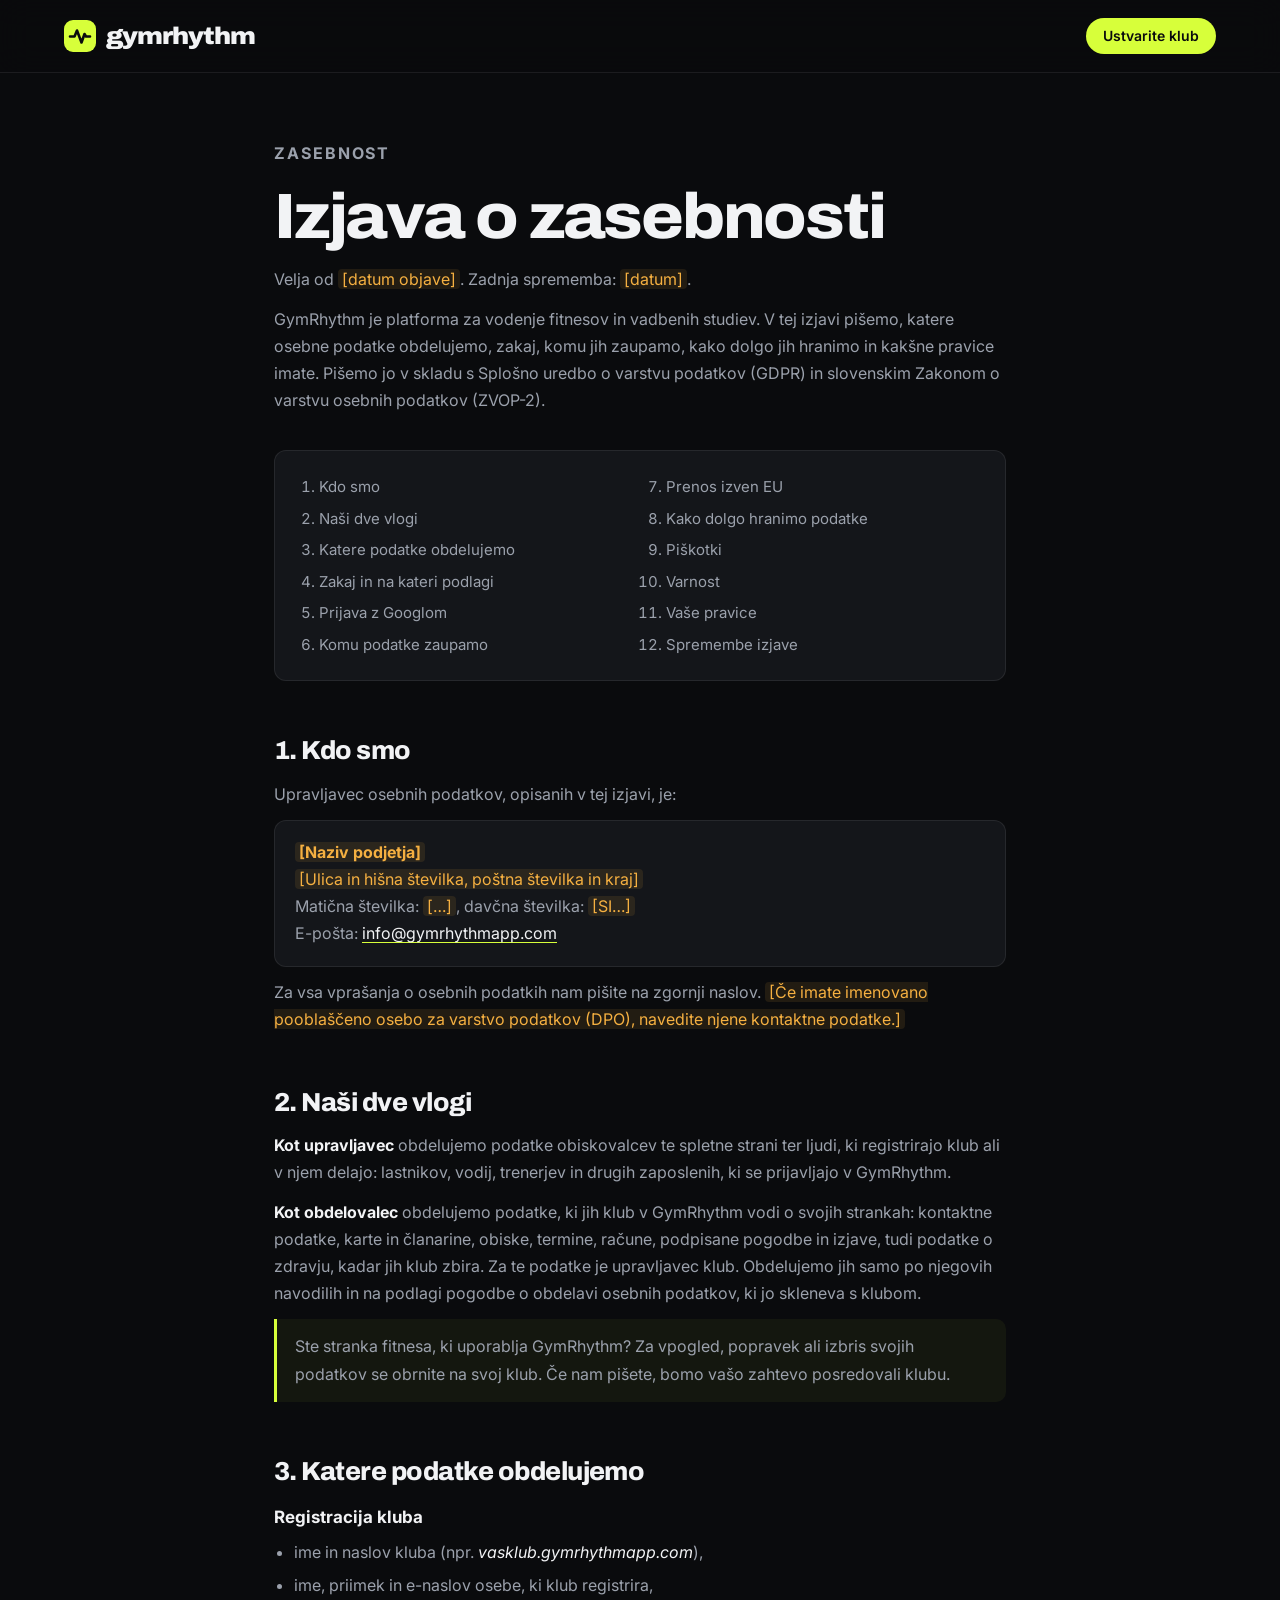
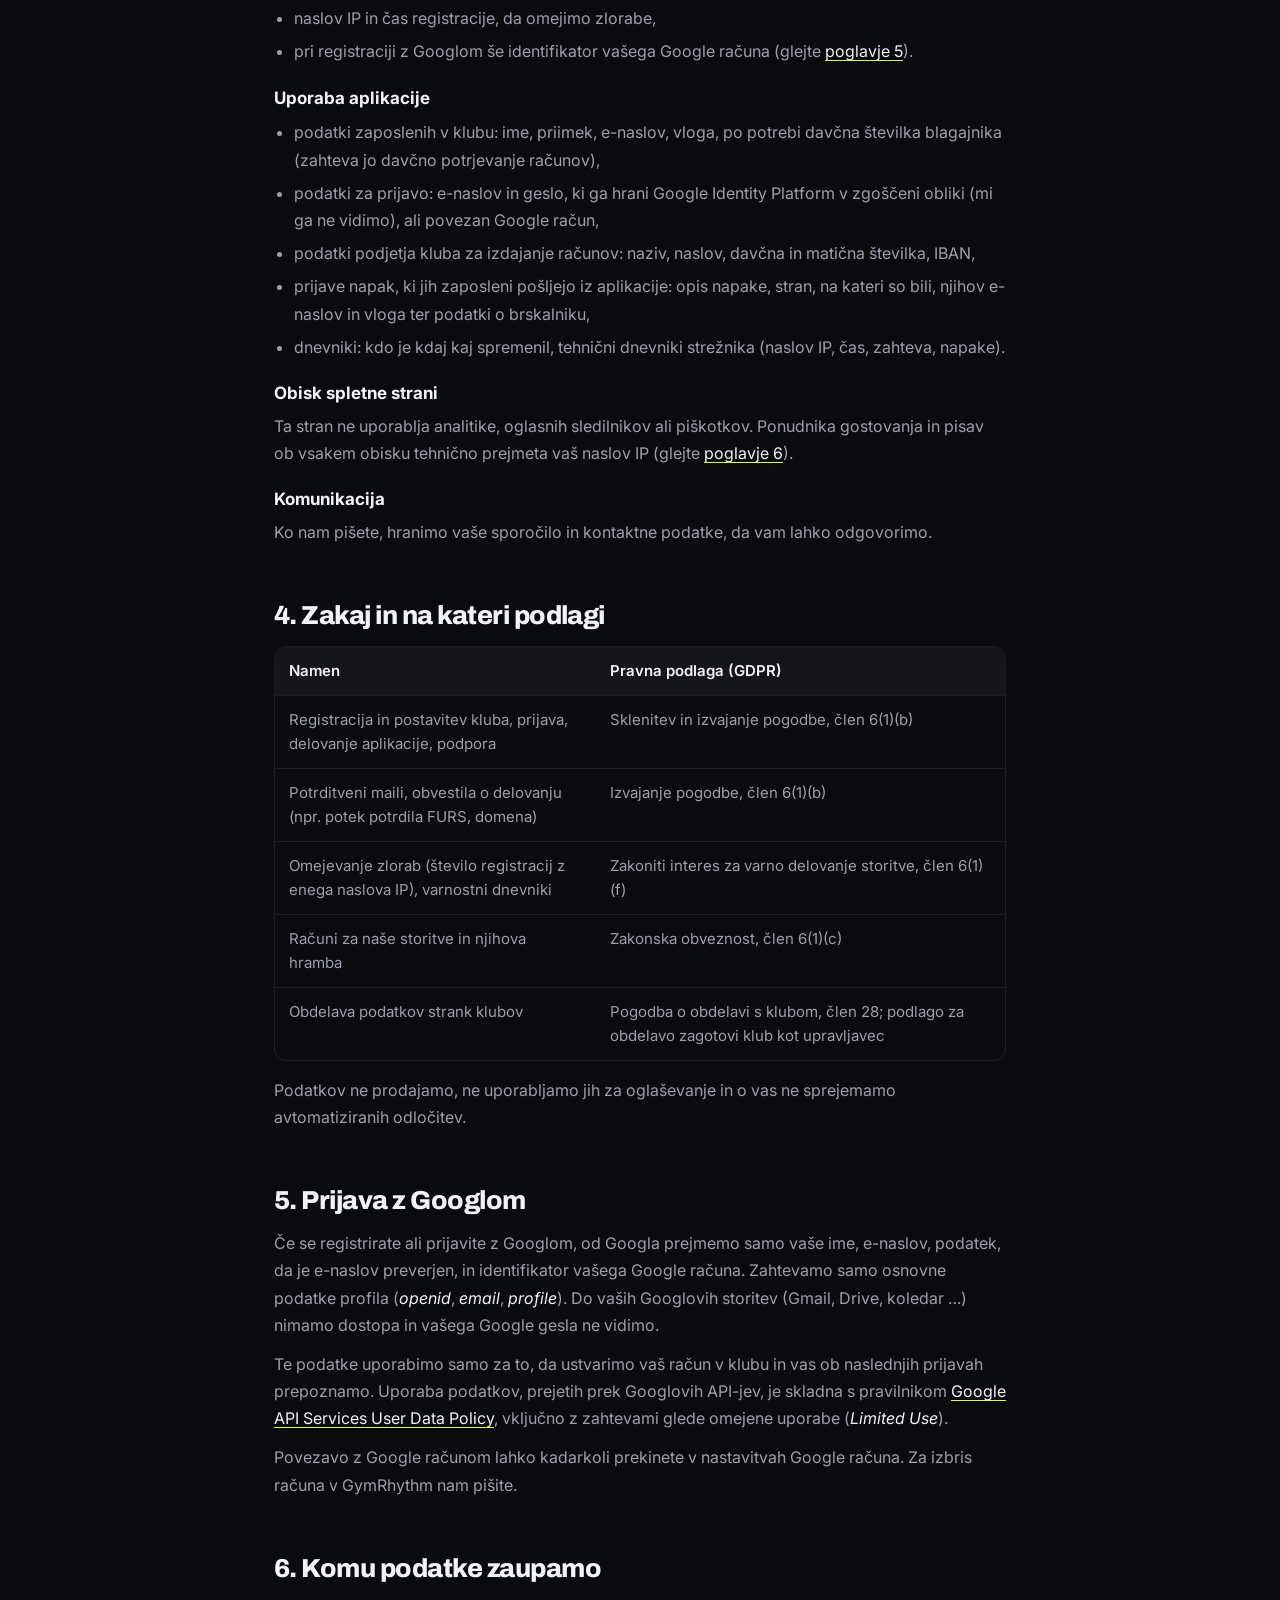
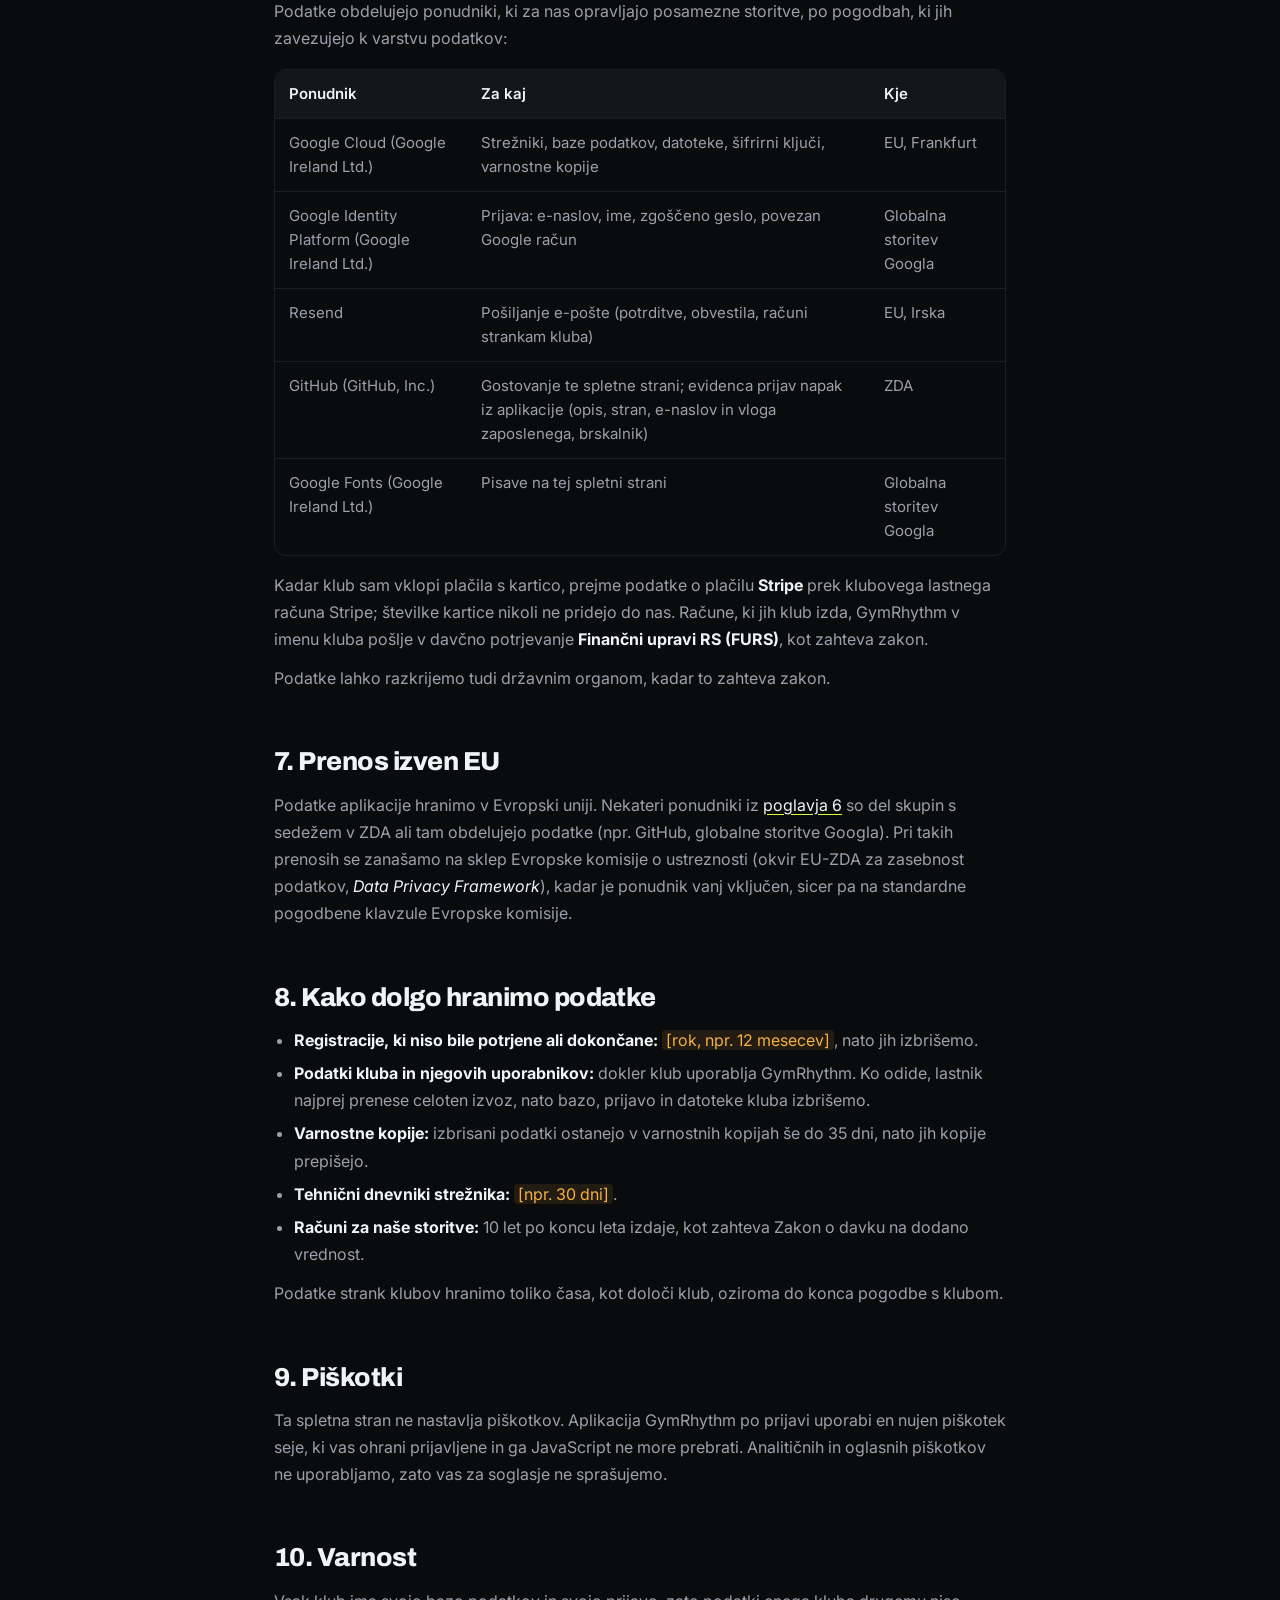
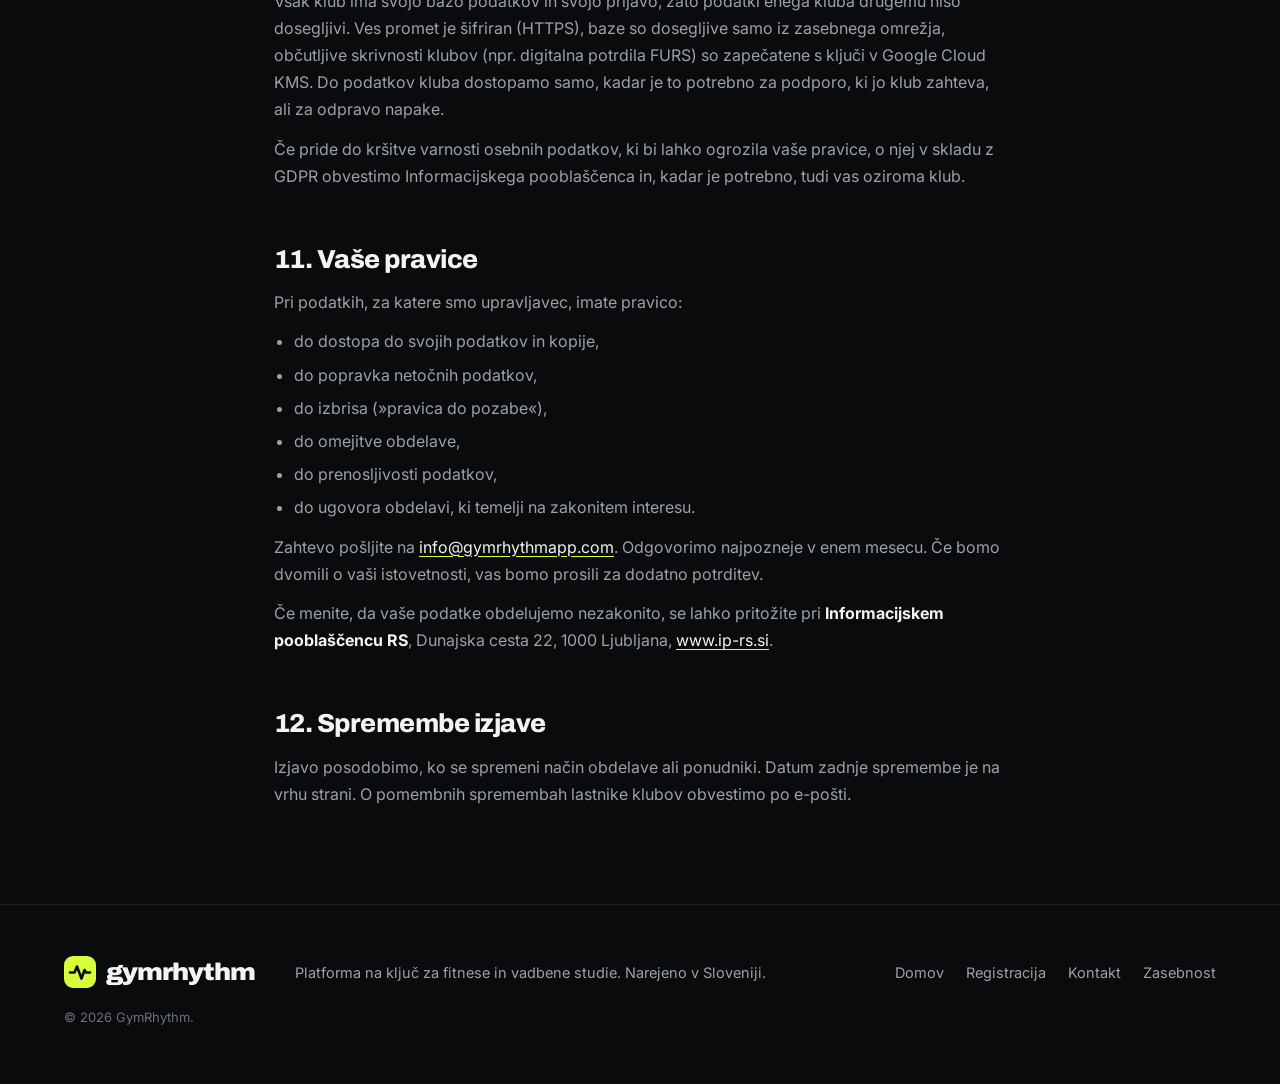
==== commit 2532f35f: "Privacy policy: bug reports from the app go to GitHub Employees can now report a bug from the app; t" ====
--- a/zasebnost.html
+++ b/zasebnost.html
@@ -84,6 +84,7 @@
           <li>podatki zaposlenih v klubu: ime, priimek, e-naslov, vloga, po potrebi davčna številka blagajnika (zahteva jo davčno potrjevanje računov),</li>
           <li>podatki za prijavo: e-naslov in geslo, ki ga hrani Google Identity Platform v zgoščeni obliki (mi ga ne vidimo), ali povezan Google račun,</li>
           <li>podatki podjetja kluba za izdajanje računov: naziv, naslov, davčna in matična številka, IBAN,</li>
+          <li>prijave napak, ki jih zaposleni pošljejo iz aplikacije: opis napake, stran, na kateri so bili, njihov e-naslov in vloga ter podatki o brskalniku,</li>
           <li>dnevniki: kdo je kdaj kaj spremenil, tehnični dnevniki strežnika (naslov IP, čas, zahteva, napake).</li>
         </ul>
         <h3>Obisk spletne strani</h3>
@@ -126,7 +127,7 @@
               <tr><td>Google Cloud (Google Ireland Ltd.)</td><td>Strežniki, baze podatkov, datoteke, šifrirni ključi, varnostne kopije</td><td>EU, Frankfurt</td></tr>
               <tr><td>Google Identity Platform (Google Ireland Ltd.)</td><td>Prijava: e-naslov, ime, zgoščeno geslo, povezan Google račun</td><td>Globalna storitev Googla</td></tr>
               <tr><td>Resend</td><td>Pošiljanje e-pošte (potrditve, obvestila, računi strankam kluba)</td><td>EU, Irska</td></tr>
-              <tr><td>GitHub (GitHub, Inc.)</td><td>Gostovanje te spletne strani</td><td>ZDA</td></tr>
+              <tr><td>GitHub (GitHub, Inc.)</td><td>Gostovanje te spletne strani; evidenca prijav napak iz aplikacije (opis, stran, e-naslov in vloga zaposlenega, brskalnik)</td><td>ZDA</td></tr>
               <tr><td>Google Fonts (Google Ireland Ltd.)</td><td>Pisave na tej spletni strani</td><td>Globalna storitev Googla</td></tr>
             </tbody>
           </table>
